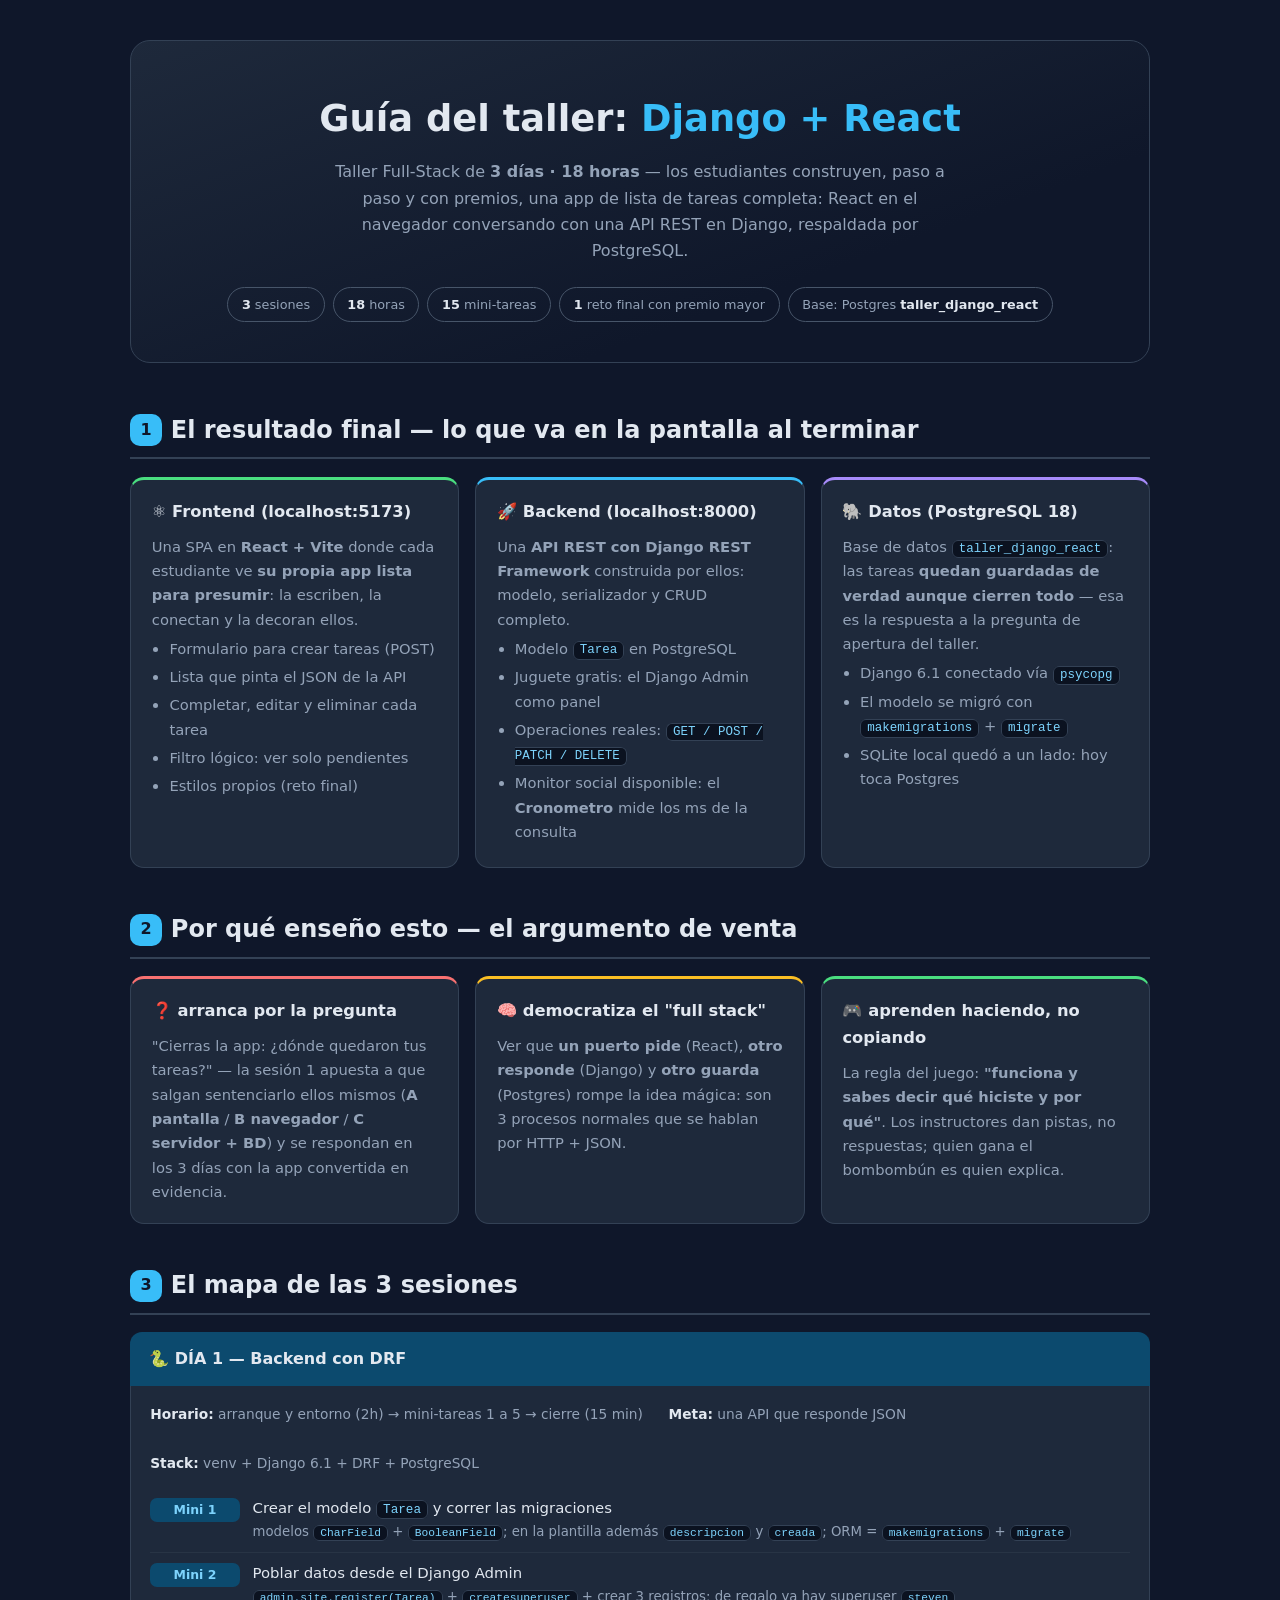
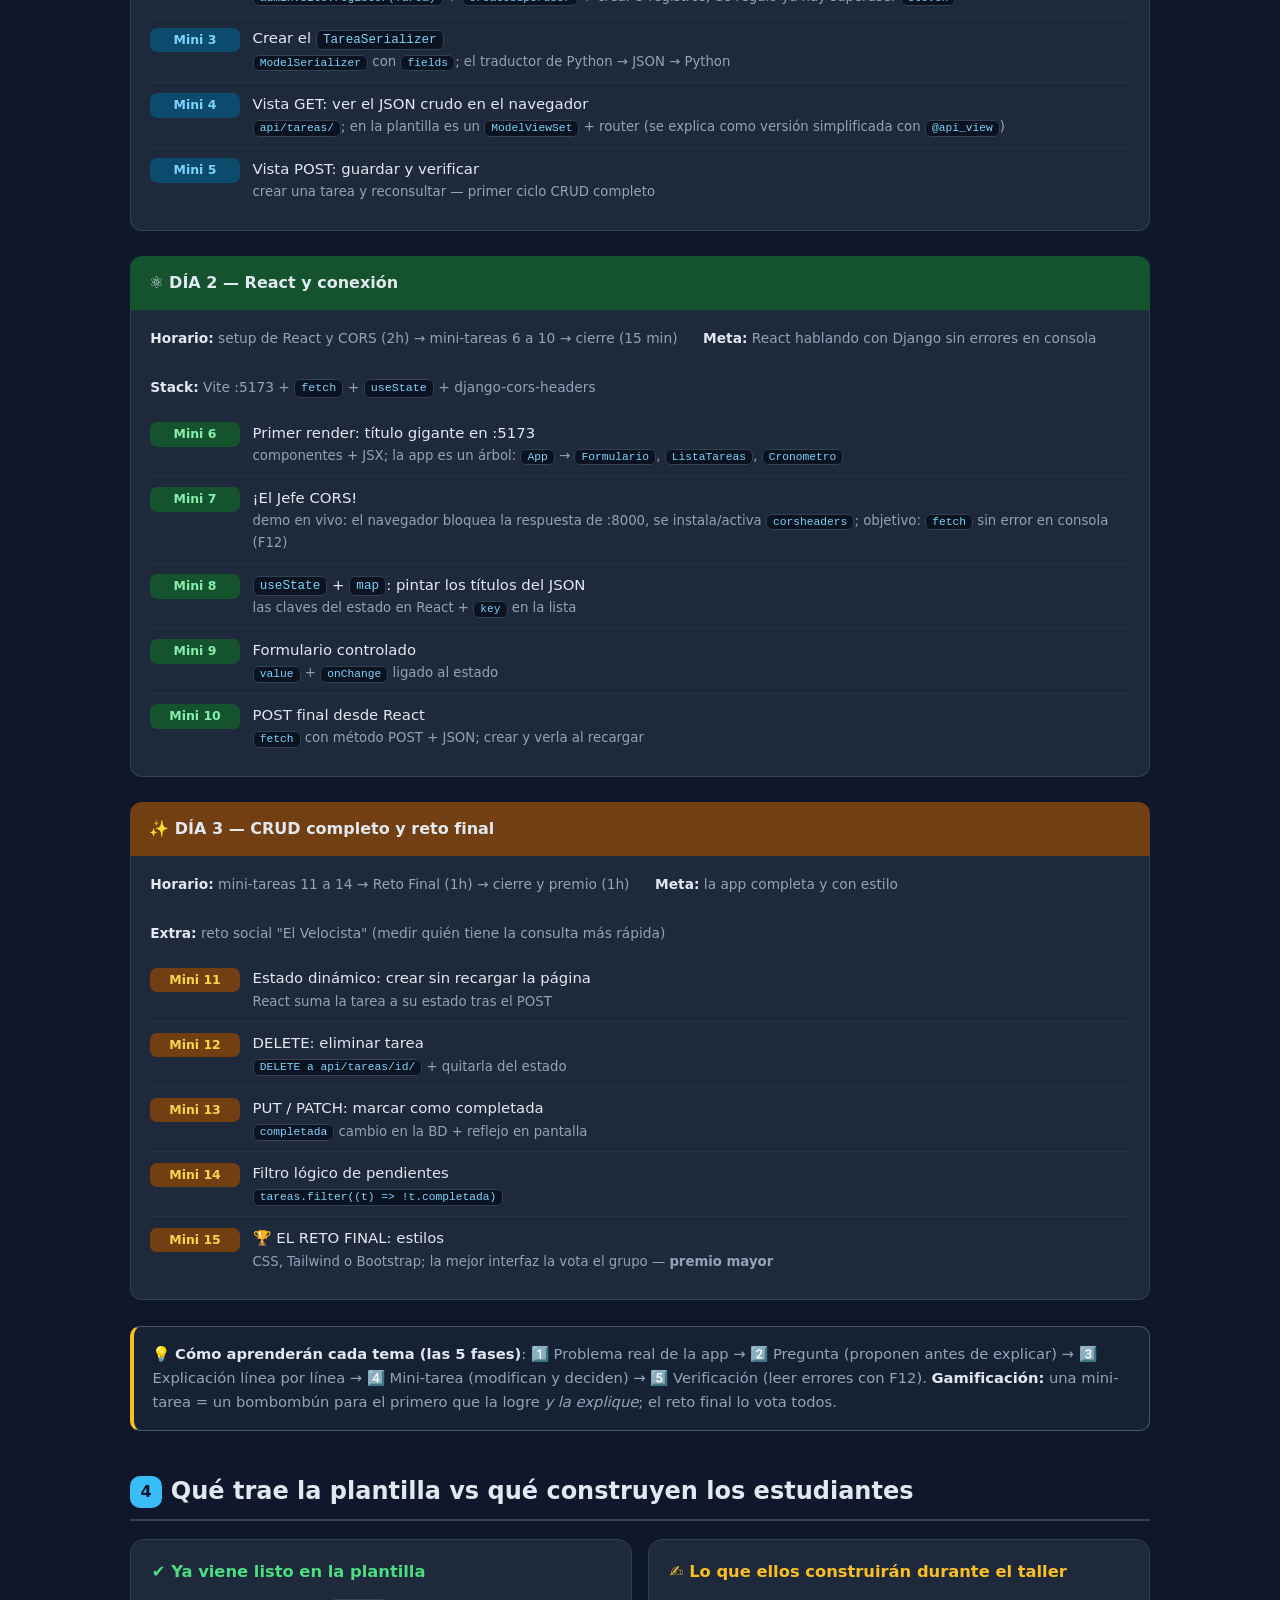
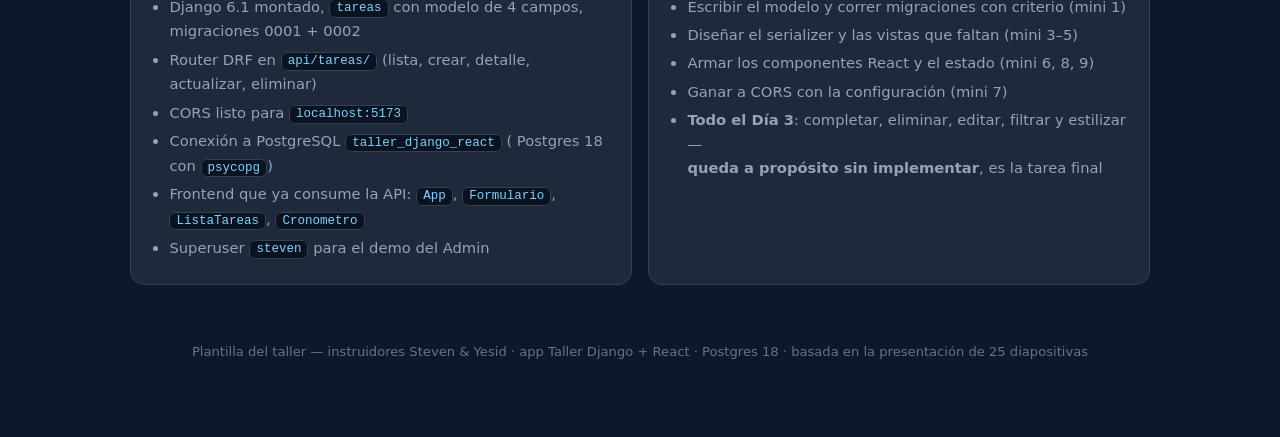
==== resumen-taller.html @ e779b671 "feat(panel): plantilla v2 multi-modulos sobre PostgreSQL - Backend: migrado de SQLite a PostgreSQL 1" ====
<!DOCTYPE html>
<html lang="es">
<head>
<meta charset="UTF-8">
<meta name="viewport" content="width=device-width, initial-scale=1.0">
<title>Taller Django + React — Qué vas a enseñar y por qué</title>
<style>
  :root {
    --fondo: #0f172a;
    --panel: #1e293b;
    --panel2: #162234;
    --texto: #e2e8f0;
    --suave: #94a3b8;
    --backend: #38bdf8;
    --frontend: #4ade80;
    --dia3: #fbbf24;
    --rojo: #f87171;
    --violeta: #a78bfa;
  }
  * { margin: 0; padding: 0; box-sizing: border-box; }
  body {
    font-family: 'Segoe UI', system-ui, -apple-system, sans-serif;
    background: var(--fondo);
    color: var(--texto);
    line-height: 1.65;
    padding: 2.5rem 1rem 5rem;
  }
  .contenedor { max-width: 1020px; margin: 0 auto; }
  header.hero {
    text-align: center;
    padding: 3rem 1.5rem 2.5rem;
    border: 1px solid #334155;
    border-radius: 20px;
    background: linear-gradient(160deg, #1e293b 0%, #0f172a 70%);
    margin-bottom: 3rem;
  }
  header.hero h1 { font-size: 2.3rem; margin-bottom: .6rem; }
  header.hero h1 .glow { color: var(--backend); }
  header.hero p { color: var(--suave); max-width: 640px; margin: 0 auto; }
  .chips { display: flex; flex-wrap: wrap; gap: .5rem; justify-content: center; margin-top: 1.4rem; }
  .chip {
    font-size: .8rem; padding: .35rem .85rem; border-radius: 999px;
    border: 1px solid #475569; color: var(--suave);
  }
  .chip b { color: var(--texto); font-weight: 600; }
  h2 {
    font-size: 1.5rem; margin: 2.6rem 0 1.1rem; padding-bottom: .45rem;
    border-bottom: 2px solid #334155; display: flex; align-items: center; gap: .55rem;
  }
  h2 .num {
    display: inline-flex; align-items: center; justify-content: center;
    width: 2rem; height: 2rem; border-radius: 10px; background: var(--backend);
    color: #0f172a; font-size: 1rem; flex-shrink: 0;
  }
  section { margin-bottom: 1rem; }
  .tarjetas { display: grid; grid-template-columns: repeat(auto-fit, minmax(280px, 1fr)); gap: 1rem; }
  .tarjeta {
    background: var(--panel); border: 1px solid #334155; border-radius: 14px;
    padding: 1.2rem 1.3rem;
  }
  .tarjeta h3 { font-size: 1.02rem; margin-bottom: .55rem; }
  .tarjeta p, .tarjeta li { color: var(--suave); font-size: .92rem; }
  .tarjeta ul { padding-left: 1.1rem; margin-top: .3rem; }
  .tarjeta li { margin-bottom: .25rem; }
  .t-backend { border-top: 3px solid var(--backend); }
  .t-frontend { border-top: 3px solid var(--frontend); }
  .t-bd { border-top: 3px solid var(--violeta); }
  .t-premio { border-top: 3px solid var(--dia3); }
  .t-rosa { border-top: 3px solid var(--rojo); }
  code {
    background: #0b1220; border: 1px solid #334155; border-radius: 6px;
    padding: .08rem .38rem; font-size: .85em; color: #7dd3fc;
    font-family: Consolas, 'Cascadia Code', monospace;
  }
  table { width: 100%; border-collapse: collapse; background: var(--panel); border-radius: 14px; overflow: hidden; border: 1px solid #334155; }
  th, td { padding: .7rem .95rem; text-align: left; font-size: .9rem; }
  thead th { background: #273449; color: var(--texto); font-weight: 600; }
  tbody tr { border-top: 1px solid #283445; }
  tbody tr:hover { background: #223047; }
  td .badge {
    display: inline-block; min-width: 2.1rem; text-align: center;
    font-weight: 700; font-size: .8rem; padding: .15rem .5rem; border-radius: 8px;
  }
  .b1 { background: #0c4a6e; color: #7dd3fc; }
  .b2 { background: #14532d; color: #86efac; }
  .b3 { background: #713f12; color: #fcd34d; }
  .dia { margin-bottom: 1.6rem; }
  .dia-cabecera {
    display: flex; align-items: center; gap: .8rem; flex-wrap: wrap;
    padding: .85rem 1.2rem; border-radius: 12px 12px 0 0; font-weight: 600;
  }
  .dia1 > .dia-cabecera { background: #0c4a6e; }
  .dia2 > .dia-cabecera { background: #14532d; }
  .dia3 > .dia-cabecera { background: #713f12; }
  .dia-cuerpo { background: var(--panel); border: 1px solid #334155; border-top: 0; border-radius: 0 0 12px 12px; padding: 1.1rem 1.2rem; }
  .dia-info { display: flex; gap: 1.6rem; flex-wrap: wrap; color: var(--suave); font-size: .86rem; margin-bottom: .8rem; }
  .dia-info strong { color: var(--texto); }
  .lista-tareas { list-style: none; }
  .lista-tareas li {
    display: flex; gap: .8rem; align-items: flex-start;
    padding: .55rem 0; border-top: 1px solid #283445; font-size: .93rem;
  }
  .lista-tareas li:first-child { border-top: 0; }
  .lista-tareas .mini {
    flex-shrink: 0; font-weight: 700; font-size: .78rem; width: 5.6rem;
    padding: .12rem .4rem; border-radius: 7px; text-align: center; margin-top: .1rem;
  }
  .mini-1 { background: #0c4a6e; color: #7dd3fc; }
  .mini-2 { background: #14532d; color: #86efac; }
  .mini-3 { background: #713f12; color: #fcd34d; }
  .lista-tareas .desc { color: var(--texto); }
  .lista-tareas .desc small { display: block; color: var(--suave); font-size: .83rem; }
  .callout {
    background: var(--panel2); border: 1px solid #475569; border-left: 4px solid var(--dia3);
    border-radius: 10px; padding: .95rem 1.15rem; margin-top: 1.2rem; font-size: .92rem; color: var(--suave);
  }
  .callout strong { color: var(--texto); }
  .grid-check { display: grid; grid-template-columns: repeat(auto-fit, minmax(300px, 1fr)); gap: 1rem; }
  .check-verde { color: var(--frontend); font-weight: 700; }
  .check-naranja { color: var(--dia3); font-weight: 700; }
  footer { text-align: center; color: #64748b; font-size: .82rem; margin-top: 3.5rem; }
  @media (max-width: 640px) {
    header.hero h1 { font-size: 1.6rem; }
    .dia-info { gap: .8rem; }
    table, thead, tbody, tr { display: block; }
    thead { display: none; }
    tbody tr { border-radius: 10px; margin-bottom: .6rem; border: 1px solid #283445; }
    td { display: flex; justify-content: space-between; gap: 1rem; }
  }
</style>
</head>
<body>
<div class="contenedor">

  <header class="hero">
    <h1>Guía del taller: <span class="glow">Django + React</span></h1>
    <p>Taller Full-Stack de <b>3 días · 18 horas</b> — los estudiantes construyen, paso a paso y con premios, una app de lista de tareas completa: React en el navegador conversando con una API REST en Django, respaldada por PostgreSQL.</p>
    <div class="chips">
      <span class="chip"><b>3</b> sesiones</span>
      <span class="chip"><b>18</b> horas</span>
      <span class="chip"><b>15</b> mini-tareas</span>
      <span class="chip"><b>1</b> reto final con premio mayor</span>
      <span class="chip">Base: Postgres <b>taller_django_react</b></span>
    </div>
  </header>

  <section>
    <h2><span class="num">1</span> El resultado final — lo que va en la pantalla al terminar</h2>
    <div class="tarjetas">
      <div class="tarjeta t-frontend">
        <h3>⚛️ Frontend (localhost:5173)</h3>
        <p>Una SPA en <b>React + Vite</b> donde cada estudiante ve <b>su propia app lista para presumir</b>: la escriben, la conectan y la decoran ellos.</p>
        <ul>
          <li>Formulario para crear tareas (POST)</li>
          <li>Lista que pinta el JSON de la API</li>
          <li>Completar, editar y eliminar cada tarea</li>
          <li>Filtro lógico: ver solo pendientes</li>
          <li>Estilos propios (reto final)</li>
        </ul>
      </div>
      <div class="tarjeta t-backend">
        <h3>🚀 Backend (localhost:8000)</h3>
        <p>Una <b>API REST con Django REST Framework</b> construida por ellos: modelo, serializador y CRUD completo.</p>
        <ul>
          <li>Modelo <code>Tarea</code> en PostgreSQL</li>
          <li>Juguete gratis: el Django Admin como panel</li>
          <li>Operaciones reales: <code>GET / POST / PATCH / DELETE</code></li>
          <li>Monitor social disponible: el <b>Cronometro</b> mide los ms de la consulta</li>
        </ul>
      </div>
      <div class="tarjeta t-bd">
        <h3>🐘 Datos (PostgreSQL 18)</h3>
        <p>Base de datos <code>taller_django_react</code>: las tareas <b>quedan guardadas de verdad aunque cierren todo</b> — esa es la respuesta a la pregunta de apertura del taller.</p>
        <ul>
          <li>Django 6.1 conectado vía <code>psycopg</code></li>
          <li>El modelo se migró con <code>makemigrations</code> + <code>migrate</code></li>
          <li>SQLite local quedó a un lado: hoy toca Postgres</li>
        </ul>
      </div>
    </div>
  </section>

  <section>
    <h2><span class="num">2</span> Por qué enseño esto — el argumento de venta</h2>
    <div class="tarjetas">
      <div class="tarjeta t-rosa">
        <h3>❓ arranca por la pregunta</h3>
        <p>"Cierras la app: ¿dónde quedaron tus tareas?" — la sesión 1 apuesta a que salgan sentenciarlo ellos mismos (<b>A pantalla</b> / <b>B navegador</b> / <b>C servidor + BD</b>) y se respondan en los 3 días con la app convertida en evidencia.</p>
      </div>
      <div class="tarjeta t-premio">
        <h3>🧠 democratiza el "full stack"</h3>
        <p>Ver que <b>un puerto pide</b> (React), <b>otro responde</b> (Django) y <b>otro guarda</b> (Postgres) rompe la idea mágica: son 3 procesos normales que se hablan por HTTP + JSON.</p>
      </div>
      <div class="tarjeta t-frontend">
        <h3>🎮 aprenden haciendo, no copiando</h3>
        <p>La regla del juego: <b>"funciona y sabes decir qué hiciste y por qué"</b>. Los instructores dan pistas, no respuestas; quien gana el bombombún es quien explica.</p>
      </div>
    </div>
  </section>

  <section>
    <h2><span class="num">3</span> El mapa de las 3 sesiones</h2>
    <div class="dia dia1">
      <div class="dia-cabecera"><span>🐍 DÍA 1 — Backend con DRF</span></div>
      <div class="dia-cuerpo">
        <div class="dia-info">
          <span><strong>Horario:</strong> arranque y entorno (2h) → mini-tareas 1 a 5 → cierre (15 min)</span>
          <span><strong>Meta:</strong> una API que responde JSON</span>
          <span><strong>Stack:</strong> venv + Django 6.1 + DRF + PostgreSQL</span>
        </div>
        <ul class="lista-tareas">
          <li><span class="mini mini-1">Mini 1</span><span class="desc">Crear el modelo <code>Tarea</code> y correr las migraciones<small>modelos <code>CharField</code> + <code>BooleanField</code>; en la plantilla además <code>descripcion</code> y <code>creada</code>; ORM = <code>makemigrations</code> + <code>migrate</code></small></span></li>
          <li><span class="mini mini-1">Mini 2</span><span class="desc">Poblar datos desde el Django Admin<small><code>admin.site.register(Tarea)</code> + <code>createsuperuser</code> + crear 3 registros; de regalo ya hay superuser <code>steven</code></small></span></li>
          <li><span class="mini mini-1">Mini 3</span><span class="desc">Crear el <code>TareaSerializer</code><small><code>ModelSerializer</code> con <code>fields</code>; el traductor de Python → JSON → Python</small></span></li>
          <li><span class="mini mini-1">Mini 4</span><span class="desc">Vista GET: ver el JSON crudo en el navegador<small><code>api/tareas/</code>; en la plantilla es un <code>ModelViewSet</code> + router (se explica como versión simplificada con <code>@api_view</code>)</small></span></li>
          <li><span class="mini mini-1">Mini 5</span><span class="desc">Vista POST: guardar y verificar<small>crear una tarea y reconsultar — primer ciclo CRUD completo</small></span></li>
        </ul>
      </div>
    </div>

    <div class="dia dia2">
      <div class="dia-cabecera"><span>⚛️ DÍA 2 — React y conexión</span></div>
      <div class="dia-cuerpo">
        <div class="dia-info">
          <span><strong>Horario:</strong> setup de React y CORS (2h) → mini-tareas 6 a 10 → cierre (15 min)</span>
          <span><strong>Meta:</strong> React hablando con Django sin errores en consola</span>
          <span><strong>Stack:</strong> Vite :5173 + <code>fetch</code> + <code>useState</code> + django-cors-headers</span>
        </div>
        <ul class="lista-tareas">
          <li><span class="mini mini-2">Mini 6</span><span class="desc">Primer render: título gigante en :5173<small>componentes + JSX; la app es un árbol: <code>App</code> → <code>Formulario</code>, <code>ListaTareas</code>, <code>Cronometro</code></small></span></li>
          <li><span class="mini mini-2">Mini 7</span><span class="desc">¡El Jefe CORS!<small>demo en vivo: el navegador bloquea la respuesta de :8000, se instala/activa <code>corsheaders</code>; objetivo: <code>fetch</code> sin error en consola (F12)</small></span></li>
          <li><span class="mini mini-2">Mini 8</span><span class="desc"><code>useState</code> + <code>map</code>: pintar los títulos del JSON<small>las claves del estado en React + <code>key</code> en la lista</small></span></li>
          <li><span class="mini mini-2">Mini 9</span><span class="desc">Formulario controlado<small><code>value</code> + <code>onChange</code> ligado al estado</small></span></li>
          <li><span class="mini mini-2">Mini 10</span><span class="desc">POST final desde React<small><code>fetch</code> con método POST + JSON; crear y verla al recargar</small></span></li>
        </ul>
      </div>
    </div>

    <div class="dia dia3">
      <div class="dia-cabecera"><span>✨ DÍA 3 — CRUD completo y reto final</span></div>
      <div class="dia-cuerpo">
        <div class="dia-info">
          <span><strong>Horario:</strong> mini-tareas 11 a 14 → Reto Final (1h) → cierre y premio (1h)</span>
          <span><strong>Meta:</strong> la app completa y con estilo</span>
          <span><strong>Extra:</strong> reto social "El Velocista" (medir quién tiene la consulta más rápida)</span>
        </div>
        <ul class="lista-tareas">
          <li><span class="mini mini-3">Mini 11</span><span class="desc">Estado dinámico: crear sin recargar la página<small>React suma la tarea a su estado tras el POST</small></span></li>
          <li><span class="mini mini-3">Mini 12</span><span class="desc">DELETE: eliminar tarea<small><code>DELETE a api/tareas/id/</code> + quitarla del estado</small></span></li>
          <li><span class="mini mini-3">Mini 13</span><span class="desc">PUT / PATCH: marcar como completada<small><code>completada</code> cambio en la BD + reflejo en pantalla</small></span></li>
          <li><span class="mini mini-3">Mini 14</span><span class="desc">Filtro lógico de pendientes<small><code>tareas.filter((t) =&gt; !t.completada)</code></small></span></li>
          <li><span class="mini mini-3">Mini 15</span><span class="desc">🏆 EL RETO FINAL: estilos<small>CSS, Tailwind o Bootstrap; la mejor interfaz la vota el grupo — <b>premio mayor</b></small></span></li>
        </ul>
      </div>
    </div>

    <div class="callout">
      💡 <strong>Cómo aprenderán cada tema (las 5 fases)</strong>: 1️⃣ Problema real de la app → 2️⃣ Pregunta (proponen antes de explicar) → 3️⃣ Explicación línea por línea → 4️⃣ Mini-tarea (modifican y deciden) → 5️⃣ Verificación (leer errores con F12). <strong>Gamificación:</strong> una mini-tarea = un bombombún para el primero que la logre <em>y la explique</em>; el reto final lo vota todos.
    </div>
  </section>

  <section>
    <h2><span class="num">4</span> Qué trae la plantilla vs qué construyen los estudiantes</h2>
    <div class="grid-check">
      <div class="tarjeta">
        <h3 class="check-verde">✔ Ya viene listo en la plantilla</h3>
        <ul>
          <li>Django 6.1 montado, <code>tareas</code> con modelo de 4 campos, migraciones 0001 + 0002</li>
          <li>Router DRF en <code>api/tareas/</code> (lista, crear, detalle, actualizar, eliminar)</li>
          <li>CORS listo para <code>localhost:5173</code></li>
          <li>Conexión a PostgreSQL <code>taller_django_react</code> ( Postgres 18 con <code>psycopg</code>)</li>
          <li>Frontend que ya consume la API: <code>App</code>, <code>Formulario</code>, <code>ListaTareas</code>, <code>Cronometro</code></li>
          <li>Superuser <code>steven</code> para el demo del Admin</li>
        </ul>
      </div>
      <div class="tarjeta">
        <h3 class="check-naranja">✍️ Lo que ellos construirán durante el taller</h3>
        <ul>
          <li>Escribir el modelo y correr migraciones con criterio (mini 1)</li>
          <li>Diseñar el serializer y las vistas que faltan (mini 3–5)</li>
          <li>Armar los componentes React y el estado (mini 6, 8, 9)</li>
          <li>Ganar a CORS con la configuración (mini 7)</li>
          <li><b>Todo el Día 3</b>: completar, eliminar, editar, filtrar y estilizar —<br><b>queda a propósito sin implementar</b>, es la tarea final</li>
        </ul>
      </div>
    </div>
  </section>

  <footer>
    Plantilla del taller — instruidores Steven & Yesid · app Taller Django + React · Postgres 18 · basada en la presentación de 25 diapositivas
  </footer>
</div>
</body>
</html>
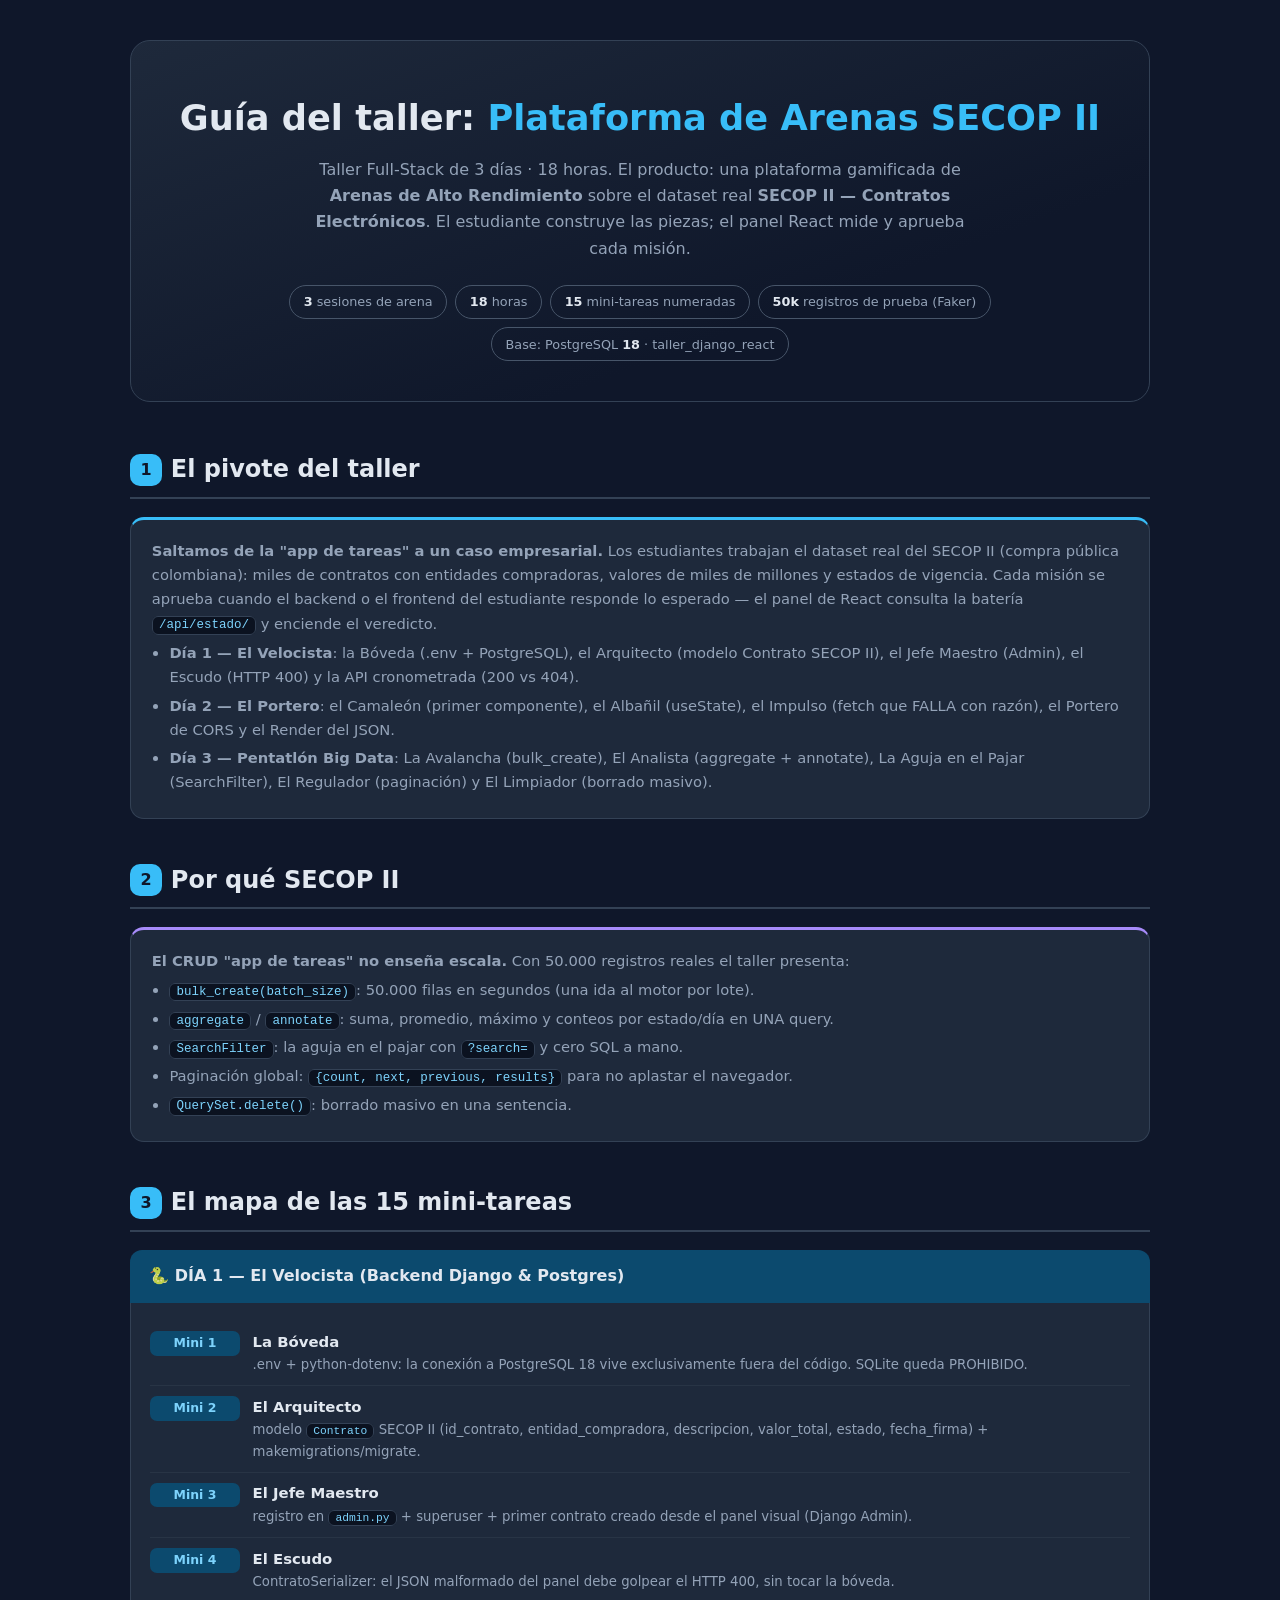
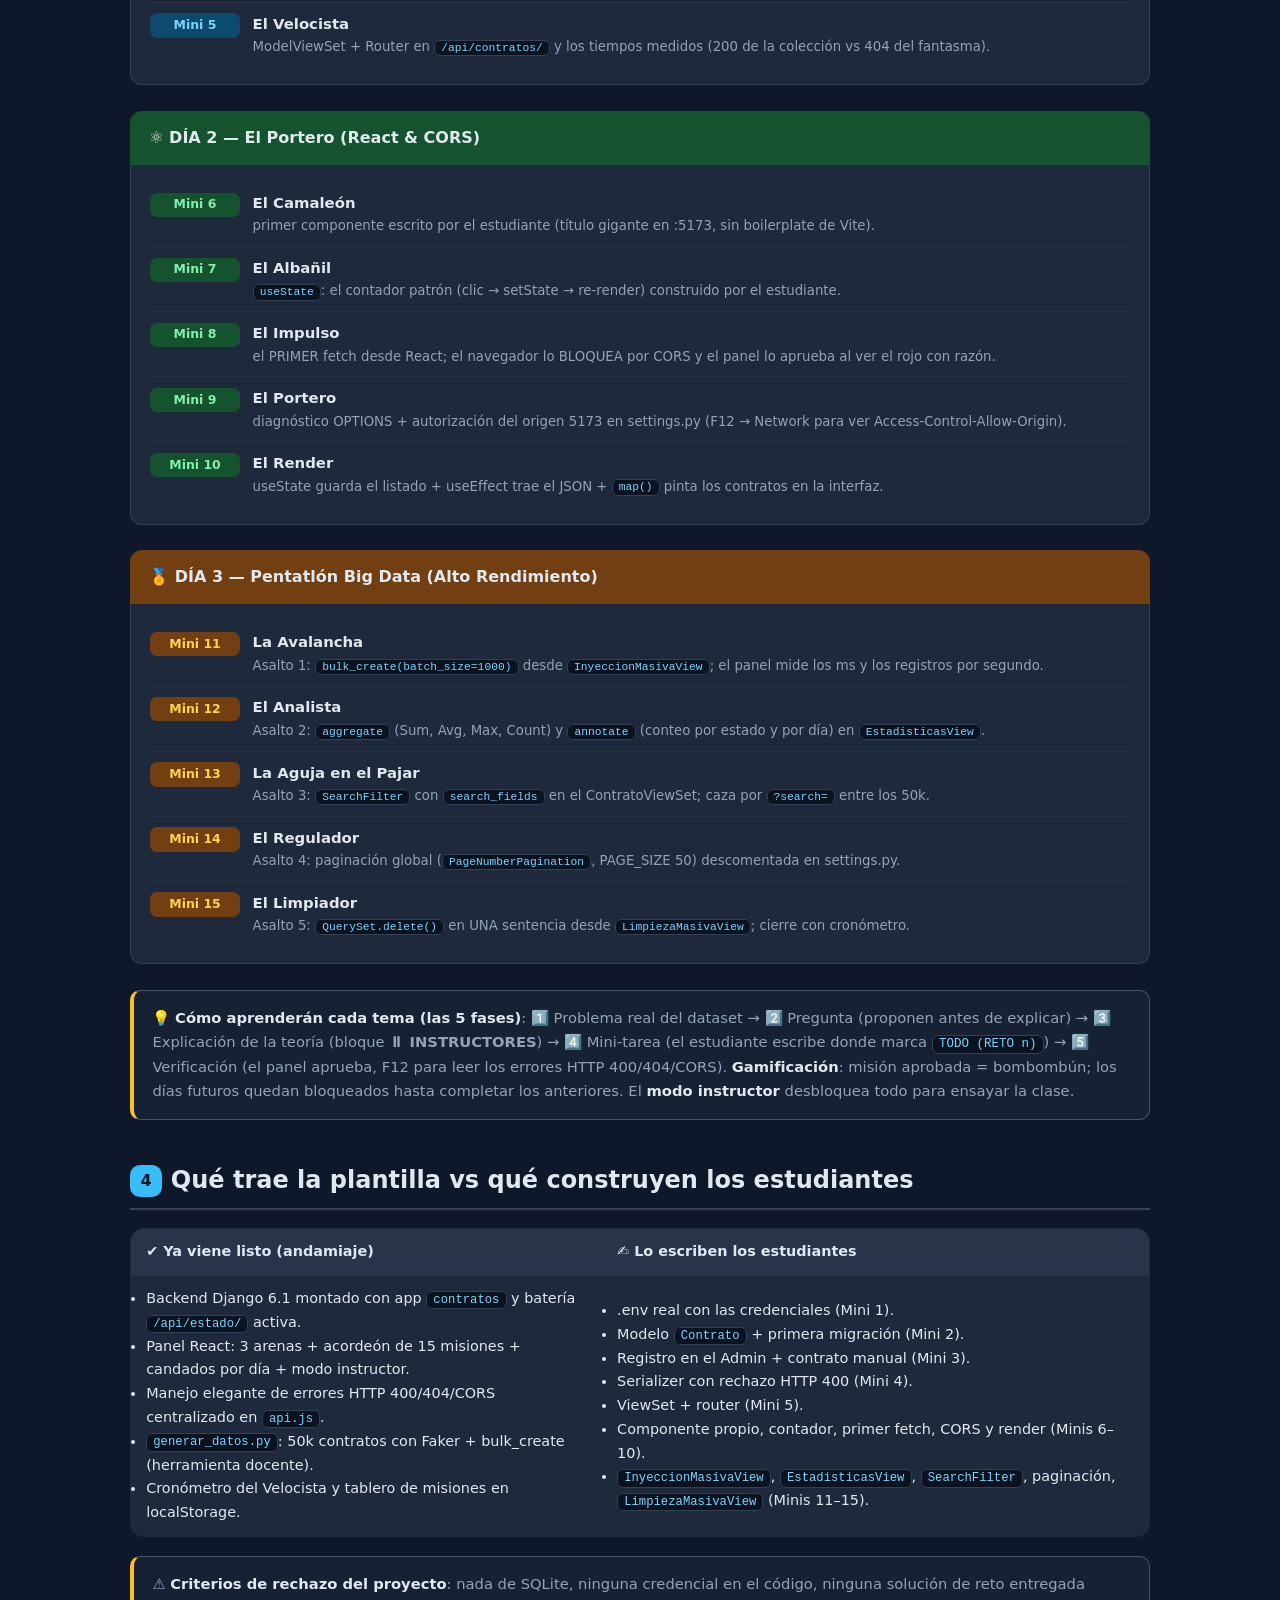
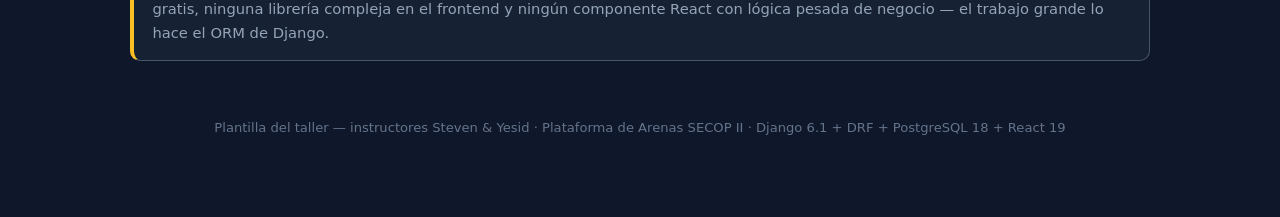
==== commit 7a9defe2: "Docs: actualización radical del README y resumen del taller al pivote SECOP II - README reescrito al" ====
--- a/resumen-taller.html
+++ b/resumen-taller.html
@@ -1,294 +1,239 @@
-<!DOCTYPE html>
+﻿<!DOCTYPE html>
 <html lang="es">
 <head>
 <meta charset="UTF-8">
 <meta name="viewport" content="width=device-width, initial-scale=1.0">
-<title>Taller Django + React — Qué vas a enseñar y por qué</title>
+<title>Guía del taller: Plataforma de Arenas SECOP II</title>
 <style>
-  :root {
-    --fondo: #0f172a;
-    --panel: #1e293b;
-    --panel2: #162234;
-    --texto: #e2e8f0;
-    --suave: #94a3b8;
-    --backend: #38bdf8;
-    --frontend: #4ade80;
-    --dia3: #fbbf24;
-    --rojo: #f87171;
-    --violeta: #a78bfa;
-  }
-  * { margin: 0; padding: 0; box-sizing: border-box; }
-  body {
-    font-family: 'Segoe UI', system-ui, -apple-system, sans-serif;
-    background: var(--fondo);
-    color: var(--texto);
-    line-height: 1.65;
-    padding: 2.5rem 1rem 5rem;
-  }
-  .contenedor { max-width: 1020px; margin: 0 auto; }
-  header.hero {
-    text-align: center;
-    padding: 3rem 1.5rem 2.5rem;
-    border: 1px solid #334155;
-    border-radius: 20px;
-    background: linear-gradient(160deg, #1e293b 0%, #0f172a 70%);
-    margin-bottom: 3rem;
-  }
-  header.hero h1 { font-size: 2.3rem; margin-bottom: .6rem; }
-  header.hero h1 .glow { color: var(--backend); }
-  header.hero p { color: var(--suave); max-width: 640px; margin: 0 auto; }
-  .chips { display: flex; flex-wrap: wrap; gap: .5rem; justify-content: center; margin-top: 1.4rem; }
-  .chip {
-    font-size: .8rem; padding: .35rem .85rem; border-radius: 999px;
-    border: 1px solid #475569; color: var(--suave);
-  }
-  .chip b { color: var(--texto); font-weight: 600; }
-  h2 {
-    font-size: 1.5rem; margin: 2.6rem 0 1.1rem; padding-bottom: .45rem;
-    border-bottom: 2px solid #334155; display: flex; align-items: center; gap: .55rem;
-  }
-  h2 .num {
-    display: inline-flex; align-items: center; justify-content: center;
-    width: 2rem; height: 2rem; border-radius: 10px; background: var(--backend);
-    color: #0f172a; font-size: 1rem; flex-shrink: 0;
-  }
-  section { margin-bottom: 1rem; }
-  .tarjetas { display: grid; grid-template-columns: repeat(auto-fit, minmax(280px, 1fr)); gap: 1rem; }
-  .tarjeta {
-    background: var(--panel); border: 1px solid #334155; border-radius: 14px;
-    padding: 1.2rem 1.3rem;
-  }
-  .tarjeta h3 { font-size: 1.02rem; margin-bottom: .55rem; }
-  .tarjeta p, .tarjeta li { color: var(--suave); font-size: .92rem; }
-  .tarjeta ul { padding-left: 1.1rem; margin-top: .3rem; }
-  .tarjeta li { margin-bottom: .25rem; }
-  .t-backend { border-top: 3px solid var(--backend); }
-  .t-frontend { border-top: 3px solid var(--frontend); }
-  .t-bd { border-top: 3px solid var(--violeta); }
-  .t-premio { border-top: 3px solid var(--dia3); }
-  .t-rosa { border-top: 3px solid var(--rojo); }
-  code {
-    background: #0b1220; border: 1px solid #334155; border-radius: 6px;
-    padding: .08rem .38rem; font-size: .85em; color: #7dd3fc;
-    font-family: Consolas, 'Cascadia Code', monospace;
-  }
-  table { width: 100%; border-collapse: collapse; background: var(--panel); border-radius: 14px; overflow: hidden; border: 1px solid #334155; }
-  th, td { padding: .7rem .95rem; text-align: left; font-size: .9rem; }
-  thead th { background: #273449; color: var(--texto); font-weight: 600; }
-  tbody tr { border-top: 1px solid #283445; }
-  tbody tr:hover { background: #223047; }
-  td .badge {
-    display: inline-block; min-width: 2.1rem; text-align: center;
-    font-weight: 700; font-size: .8rem; padding: .15rem .5rem; border-radius: 8px;
-  }
-  .b1 { background: #0c4a6e; color: #7dd3fc; }
-  .b2 { background: #14532d; color: #86efac; }
-  .b3 { background: #713f12; color: #fcd34d; }
-  .dia { margin-bottom: 1.6rem; }
-  .dia-cabecera {
-    display: flex; align-items: center; gap: .8rem; flex-wrap: wrap;
-    padding: .85rem 1.2rem; border-radius: 12px 12px 0 0; font-weight: 600;
-  }
-  .dia1 > .dia-cabecera { background: #0c4a6e; }
-  .dia2 > .dia-cabecera { background: #14532d; }
-  .dia3 > .dia-cabecera { background: #713f12; }
-  .dia-cuerpo { background: var(--panel); border: 1px solid #334155; border-top: 0; border-radius: 0 0 12px 12px; padding: 1.1rem 1.2rem; }
-  .dia-info { display: flex; gap: 1.6rem; flex-wrap: wrap; color: var(--suave); font-size: .86rem; margin-bottom: .8rem; }
-  .dia-info strong { color: var(--texto); }
-  .lista-tareas { list-style: none; }
-  .lista-tareas li {
-    display: flex; gap: .8rem; align-items: flex-start;
-    padding: .55rem 0; border-top: 1px solid #283445; font-size: .93rem;
-  }
-  .lista-tareas li:first-child { border-top: 0; }
-  .lista-tareas .mini {
-    flex-shrink: 0; font-weight: 700; font-size: .78rem; width: 5.6rem;
-    padding: .12rem .4rem; border-radius: 7px; text-align: center; margin-top: .1rem;
-  }
-  .mini-1 { background: #0c4a6e; color: #7dd3fc; }
-  .mini-2 { background: #14532d; color: #86efac; }
-  .mini-3 { background: #713f12; color: #fcd34d; }
-  .lista-tareas .desc { color: var(--texto); }
-  .lista-tareas .desc small { display: block; color: var(--suave); font-size: .83rem; }
-  .callout {
-    background: var(--panel2); border: 1px solid #475569; border-left: 4px solid var(--dia3);
-    border-radius: 10px; padding: .95rem 1.15rem; margin-top: 1.2rem; font-size: .92rem; color: var(--suave);
-  }
-  .callout strong { color: var(--texto); }
-  .grid-check { display: grid; grid-template-columns: repeat(auto-fit, minmax(300px, 1fr)); gap: 1rem; }
-  .check-verde { color: var(--frontend); font-weight: 700; }
-  .check-naranja { color: var(--dia3); font-weight: 700; }
-  footer { text-align: center; color: #64748b; font-size: .82rem; margin-top: 3.5rem; }
-  @media (max-width: 640px) {
-    header.hero h1 { font-size: 1.6rem; }
-    .dia-info { gap: .8rem; }
-    table, thead, tbody, tr { display: block; }
-    thead { display: none; }
-    tbody tr { border-radius: 10px; margin-bottom: .6rem; border: 1px solid #283445; }
-    td { display: flex; justify-content: space-between; gap: 1rem; }
-  }
+:root {
+  --fondo: #0f172a;
+  --panel: #1e293b;
+  --panel2: #162234;
+  --texto: #e2e8f0;
+  --suave: #94a3b8;
+  --backend: #38bdf8;
+  --frontend: #4ade80;
+  --dia3: #fbbf24;
+  --rojo: #f87171;
+  --violeta: #a78bfa;
+}
+* { margin: 0; padding: 0; box-sizing: border-box; }
+body {
+  font-family: 'Segoe UI', system-ui, -apple-system, sans-serif;
+  background: var(--fondo);
+  color: var(--texto);
+  line-height: 1.65;
+  padding: 2.5rem 1rem 5rem;
+}
+.contenedor { max-width: 1020px; margin: 0 auto; }
+header.hero {
+  text-align: center;
+  padding: 3rem 1.5rem 2.5rem;
+  border: 1px solid #334155;
+  border-radius: 20px;
+  background: linear-gradient(160deg, #1e293b 0%, #0f172a 70%);
+  margin-bottom: 3rem;
+}
+header.hero h1 { font-size: 2.2rem; margin-bottom: .6rem; }
+header.hero h1 .glow { color: var(--backend); }
+header.hero p { color: var(--suave); max-width: 680px; margin: 0 auto; }
+.chips { display: flex; flex-wrap: wrap; gap: .5rem; justify-content: center; margin-top: 1.4rem; }
+.chip {
+  font-size: .8rem; padding: .35rem .85rem; border-radius: 999px;
+  border: 1px solid #475569; color: var(--suave); text-align: center;
+}
+.chip b { color: var(--texto); font-weight: 600; }
+h2 {
+  font-size: 1.5rem; margin: 2.6rem 0 1.1rem; padding-bottom: .45rem;
+  border-bottom: 2px solid #334155; display: flex; align-items: center; gap: .55rem;
+}
+h2 .num {
+  display: inline-flex; align-items: center; justify-content: center;
+  width: 2rem; height: 2rem; border-radius: 10px; background: var(--backend);
+  color: #0f172a; font-size: 1rem; flex-shrink: 0;
+}
+.tarjeta { background: var(--panel); border: 1px solid #334155; border-radius: 14px; padding: 1.2rem 1.3rem; }
+.tarjeta p, .tarjeta li { color: var(--suave); font-size: .92rem; }
+.tarjeta ul { padding-left: 1.1rem; margin-top: .3rem; }
+.tarjeta li { margin-bottom: .25rem; }
+.t-backend { border-top: 3px solid var(--backend); }
+.t-frontend { border-top: 3px solid var(--frontend); }
+.t-bd { border-top: 3px solid var(--violeta); }
+.t-premio { border-top: 3px solid var(--dia3); }
+table {
+  width: 100%; border-collapse: collapse; background: var(--panel);
+  border-radius: 14px; overflow: hidden; border: 1px solid #334155;
+}
+th, td { padding: .7rem .95rem; text-align: left; font-size: .9rem; }
+thead th { background: #273449; color: var(--texto); font-weight: 600; }
+tbody tr { border-top: 1px solid #283445; }
+tbody tr:hover { background: #223047; }
+code {
+  background: #0b1220; border: 1px solid #334155; border-radius: 6px;
+  padding: .08rem .38rem; font-size: .85em; color: #7dd3fc;
+  font-family: Consolas, 'Cascadia Code', monospace;
+}
+.dia { margin-bottom: 1.6rem; }
+.dia-cabecera { display: flex; align-items: center; gap: .8rem; flex-wrap: wrap; padding: .85rem 1.2rem; border-radius: 12px 12px 0 0; font-weight: 600; }
+.dia1 > .dia-cabecera { background: #0c4a6e; }
+.dia2 > .dia-cabecera { background: #14532d; }
+.dia3 > .dia-cabecera { background: #713f12; }
+.dia-cuerpo { background: var(--panel); border: 1px solid #334155; border-top: 0; border-radius: 0 0 12px 12px; padding: 1.1rem 1.2rem; }
+.lista-minis { list-style: none; }
+.lista-minis li { display: flex; gap: .8rem; align-items: flex-start; padding: .55rem 0; border-top: 1px solid #283445; font-size: .93rem; }
+.lista-minis li:first-child { border-top: 0; }
+.lista-minis .mini {
+  flex-shrink: 0; font-weight: 700; font-size: .78rem; width: 5.6rem;
+  padding: .12rem .4rem; border-radius: 7px; text-align: center; margin-top: .1rem;
+}
+.lista-minis .desc { color: var(--texto); }
+.lista-minis .desc small { display: block; color: var(--suave); font-size: .83rem; }
+.mini-1 { background: #0c4a6e; color: #7dd3fc; }
+.mini-2 { background: #14532d; color: #86efac; }
+.mini-3 { background: #713f12; color: #fcd34d; }
+.callout {
+  background: var(--panel2); border: 1px solid #475569; border-left: 4px solid var(--dia3);
+  border-radius: 10px; padding: .95rem 1.15rem; margin-top: 1.2rem; font-size: .92rem; color: var(--suave);
+}
+.callout strong { color: var(--texto); }
+footer { text-align: center; color: #64748b; font-size: .82rem; margin-top: 3.5rem; }
 </style>
 </head>
 <body>
 <div class="contenedor">
 
-  <header class="hero">
-    <h1>Guía del taller: <span class="glow">Django + React</span></h1>
-    <p>Taller Full-Stack de <b>3 días · 18 horas</b> — los estudiantes construyen, paso a paso y con premios, una app de lista de tareas completa: React en el navegador conversando con una API REST en Django, respaldada por PostgreSQL.</p>
-    <div class="chips">
-      <span class="chip"><b>3</b> sesiones</span>
-      <span class="chip"><b>18</b> horas</span>
-      <span class="chip"><b>15</b> mini-tareas</span>
-      <span class="chip"><b>1</b> reto final con premio mayor</span>
-      <span class="chip">Base: Postgres <b>taller_django_react</b></span>
+<header class="hero">
+  <h1>Guía del taller: <span class="glow">Plataforma de Arenas SECOP II</span></h1>
+  <p>Taller Full-Stack de 3 días · 18 horas. El producto: una plataforma gamificada de <strong>Arenas de Alto Rendimiento</strong> sobre el dataset real <strong>SECOP II — Contratos Electrónicos</strong>. El estudiante construye las piezas; el panel React mide y aprueba cada misión.</p>
+  <div class="chips">
+    <span class="chip"><b>3</b> sesiones de arena</span>
+    <span class="chip"><b>18</b> horas</span>
+    <span class="chip"><b>15</b> mini-tareas numeradas</span>
+    <span class="chip"><b>50k</b> registros de prueba (Faker)</span>
+    <span class="chip">Base: PostgreSQL <b>18</b> · taller_django_react</span>
+  </div>
+</header>
+
+<section>
+  <h2><span class="num">1</span> El pivote del taller</h2>
+  <div class="tarjeta t-backend">
+    <p><strong>Saltamos de la "app de tareas" a un caso empresarial.</strong> Los estudiantes trabajan el dataset
+    real del SECOP II (compra pública colombiana): miles de contratos con entidades compradoras, valores de
+    miles de millones y estados de vigencia. Cada misión se aprueba cuando el backend o el frontend del estudiante responde
+    lo esperado — el panel de React consulta la batería <code>/api/estado/</code> y enciende el veredicto.</p>
+    <ul>
+      <li><strong>Día 1 — El Velocista</strong>: la Bóveda (.env + PostgreSQL), el Arquitecto (modelo Contrato SECOP II), el Jefe Maestro (Admin), el Escudo (HTTP 400) y la API cronometrada (200 vs 404).</li>
+      <li><strong>Día 2 — El Portero</strong>: el Camaleón (primer componente), el Albañil (useState), el Impulso (fetch que FALLA con razón), el Portero de CORS y el Render del JSON.</li>
+      <li><strong>Día 3 — Pentatlón Big Data</strong>: La Avalancha (bulk_create), El Analista (aggregate + annotate), La Aguja en el Pajar (SearchFilter), El Regulador (paginación) y El Limpiador (borrado masivo).</li>
+    </ul>
+  </div>
+</section>
+
+<section>
+  <h2><span class="num">2</span> Por qué SECOP II</h2>
+  <div class="tarjeta t-bd">
+    <p><strong>El CRUD "app de tareas" no enseña escala.</strong> Con 50.000 registros reales el taller presenta:</p>
+    <ul>
+      <li><code>bulk_create(batch_size)</code>: 50.000 filas en segundos (una ida al motor por lote).</li>
+      <li><code>aggregate</code> / <code>annotate</code>: suma, promedio, máximo y conteos por estado/día en UNA query.</li>
+      <li><code>SearchFilter</code>: la aguja en el pajar con <code>?search=</code> y cero SQL a mano.</li>
+      <li>Paginación global: <code>{count, next, previous, results}</code> para no aplastar el navegador.</li>
+      <li><code>QuerySet.delete()</code>: borrado masivo en una sentencia.</li>
+    </ul>
+  </div>
+</section>
+
+<section>
+  <h2><span class="num">3</span> El mapa de las 15 mini-tareas</h2>
+
+  <div class="dia dia1">
+    <div class="dia-cabecera"><span>🐍 DÍA 1 — El Velocista (Backend Django &amp; Postgres)</span></div>
+    <div class="dia-cuerpo">
+      <ul class="lista-minis">
+        <li><span class="mini mini-1">Mini 1</span><span class="desc"><b>La Bóveda</b><small>.env + python-dotenv: la conexión a PostgreSQL 18 vive exclusivamente fuera del código. SQLite queda PROHIBIDO.</small></span></li>
+        <li><span class="mini mini-1">Mini 2</span><span class="desc"><b>El Arquitecto</b><small>modelo <code>Contrato</code> SECOP II (id_contrato, entidad_compradora, descripcion, valor_total, estado, fecha_firma) + makemigrations/migrate.</small></span></li>
+        <li><span class="mini mini-1">Mini 3</span><span class="desc"><b>El Jefe Maestro</b><small>registro en <code>admin.py</code> + superuser + primer contrato creado desde el panel visual (Django Admin).</small></span></li>
+        <li><span class="mini mini-1">Mini 4</span><span class="desc"><b>El Escudo</b><small>ContratoSerializer: el JSON malformado del panel debe golpear el HTTP 400, sin tocar la bóveda.</small></span></li>
+        <li><span class="mini mini-1">Mini 5</span><span class="desc"><b>El Velocista</b><small>ModelViewSet + Router en <code>/api/contratos/</code> y los tiempos medidos (200 de la colección vs 404 del fantasma).</small></span></li>
+      </ul>
     </div>
-  </header>
-
-  <section>
-    <h2><span class="num">1</span> El resultado final — lo que va en la pantalla al terminar</h2>
-    <div class="tarjetas">
-      <div class="tarjeta t-frontend">
-        <h3>⚛️ Frontend (localhost:5173)</h3>
-        <p>Una SPA en <b>React + Vite</b> donde cada estudiante ve <b>su propia app lista para presumir</b>: la escriben, la conectan y la decoran ellos.</p>
-        <ul>
-          <li>Formulario para crear tareas (POST)</li>
-          <li>Lista que pinta el JSON de la API</li>
-          <li>Completar, editar y eliminar cada tarea</li>
-          <li>Filtro lógico: ver solo pendientes</li>
-          <li>Estilos propios (reto final)</li>
-        </ul>
-      </div>
-      <div class="tarjeta t-backend">
-        <h3>🚀 Backend (localhost:8000)</h3>
-        <p>Una <b>API REST con Django REST Framework</b> construida por ellos: modelo, serializador y CRUD completo.</p>
-        <ul>
-          <li>Modelo <code>Tarea</code> en PostgreSQL</li>
-          <li>Juguete gratis: el Django Admin como panel</li>
-          <li>Operaciones reales: <code>GET / POST / PATCH / DELETE</code></li>
-          <li>Monitor social disponible: el <b>Cronometro</b> mide los ms de la consulta</li>
-        </ul>
-      </div>
-      <div class="tarjeta t-bd">
-        <h3>🐘 Datos (PostgreSQL 18)</h3>
-        <p>Base de datos <code>taller_django_react</code>: las tareas <b>quedan guardadas de verdad aunque cierren todo</b> — esa es la respuesta a la pregunta de apertura del taller.</p>
-        <ul>
-          <li>Django 6.1 conectado vía <code>psycopg</code></li>
-          <li>El modelo se migró con <code>makemigrations</code> + <code>migrate</code></li>
-          <li>SQLite local quedó a un lado: hoy toca Postgres</li>
-        </ul>
-      </div>
+  </div>
+
+  <div class="dia dia2">
+    <div class="dia-cabecera"><span>⚛️ DÍA 2 — El Portero (React &amp; CORS)</span></div>
+    <div class="dia-cuerpo">
+      <ul class="lista-minis">
+        <li><span class="mini mini-2">Mini 6</span><span class="desc"><b>El Camaleón</b><small>primer componente escrito por el estudiante (título gigante en :5173, sin boilerplate de Vite).</small></span></li>
+        <li><span class="mini mini-2">Mini 7</span><span class="desc"><b>El Albañil</b><small><code>useState</code>: el contador patrón (clic → setState → re-render) construido por el estudiante.</small></span></li>
+        <li><span class="mini mini-2">Mini 8</span><span class="desc"><b>El Impulso</b><small>el PRIMER fetch desde React; el navegador lo BLOQUEA por CORS y el panel lo aprueba al ver el rojo con razón.</small></span></li>
+        <li><span class="mini mini-2">Mini 9</span><span class="desc"><b>El Portero</b><small>diagnóstico OPTIONS + autorización del origen 5173 en settings.py (F12 → Network para ver Access-Control-Allow-Origin).</small></span></li>
+        <li><span class="mini mini-2">Mini 10</span><span class="desc"><b>El Render</b><small>useState guarda el listado + useEffect trae el JSON + <code>map()</code> pinta los contratos en la interfaz.</small></span></li>
+      </ul>
     </div>
-  </section>
-
-  <section>
-    <h2><span class="num">2</span> Por qué enseño esto — el argumento de venta</h2>
-    <div class="tarjetas">
-      <div class="tarjeta t-rosa">
-        <h3>❓ arranca por la pregunta</h3>
-        <p>"Cierras la app: ¿dónde quedaron tus tareas?" — la sesión 1 apuesta a que salgan sentenciarlo ellos mismos (<b>A pantalla</b> / <b>B navegador</b> / <b>C servidor + BD</b>) y se respondan en los 3 días con la app convertida en evidencia.</p>
-      </div>
-      <div class="tarjeta t-premio">
-        <h3>🧠 democratiza el "full stack"</h3>
-        <p>Ver que <b>un puerto pide</b> (React), <b>otro responde</b> (Django) y <b>otro guarda</b> (Postgres) rompe la idea mágica: son 3 procesos normales que se hablan por HTTP + JSON.</p>
-      </div>
-      <div class="tarjeta t-frontend">
-        <h3>🎮 aprenden haciendo, no copiando</h3>
-        <p>La regla del juego: <b>"funciona y sabes decir qué hiciste y por qué"</b>. Los instructores dan pistas, no respuestas; quien gana el bombombún es quien explica.</p>
-      </div>
+  </div>
+
+  <div class="dia dia3">
+    <div class="dia-cabecera"><span>🏅 DÍA 3 — Pentatlón Big Data (Alto Rendimiento)</span></div>
+    <div class="dia-cuerpo">
+      <ul class="lista-minis">
+        <li><span class="mini mini-3">Mini 11</span><span class="desc"><b>La Avalancha</b><small>Asalto 1: <code>bulk_create(batch_size=1000)</code> desde <code>InyeccionMasivaView</code>; el panel mide los ms y los registros por segundo.</small></span></li>
+        <li><span class="mini mini-3">Mini 12</span><span class="desc"><b>El Analista</b><small>Asalto 2: <code>aggregate</code> (Sum, Avg, Max, Count) y <code>annotate</code> (conteo por estado y por día) en <code>EstadisticasView</code>.</small></span></li>
+        <li><span class="mini mini-3">Mini 13</span><span class="desc"><b>La Aguja en el Pajar</b><small>Asalto 3: <code>SearchFilter</code> con <code>search_fields</code> en el ContratoViewSet; caza por <code>?search=</code> entre los 50k.</small></span></li>
+        <li><span class="mini mini-3">Mini 14</span><span class="desc"><b>El Regulador</b><small>Asalto 4: paginación global (<code>PageNumberPagination</code>, PAGE_SIZE 50) descomentada en settings.py.</small></span></li>
+        <li><span class="mini mini-3">Mini 15</span><span class="desc"><b>El Limpiador</b><small>Asalto 5: <code>QuerySet.delete()</code> en UNA sentencia desde <code>LimpiezaMasivaView</code>; cierre con cronómetro.</small></span></li>
+      </ul>
     </div>
-  </section>
-
-  <section>
-    <h2><span class="num">3</span> El mapa de las 3 sesiones</h2>
-    <div class="dia dia1">
-      <div class="dia-cabecera"><span>🐍 DÍA 1 — Backend con DRF</span></div>
-      <div class="dia-cuerpo">
-        <div class="dia-info">
-          <span><strong>Horario:</strong> arranque y entorno (2h) → mini-tareas 1 a 5 → cierre (15 min)</span>
-          <span><strong>Meta:</strong> una API que responde JSON</span>
-          <span><strong>Stack:</strong> venv + Django 6.1 + DRF + PostgreSQL</span>
-        </div>
-        <ul class="lista-tareas">
-          <li><span class="mini mini-1">Mini 1</span><span class="desc">Crear el modelo <code>Tarea</code> y correr las migraciones<small>modelos <code>CharField</code> + <code>BooleanField</code>; en la plantilla además <code>descripcion</code> y <code>creada</code>; ORM = <code>makemigrations</code> + <code>migrate</code></small></span></li>
-          <li><span class="mini mini-1">Mini 2</span><span class="desc">Poblar datos desde el Django Admin<small><code>admin.site.register(Tarea)</code> + <code>createsuperuser</code> + crear 3 registros; de regalo ya hay superuser <code>steven</code></small></span></li>
-          <li><span class="mini mini-1">Mini 3</span><span class="desc">Crear el <code>TareaSerializer</code><small><code>ModelSerializer</code> con <code>fields</code>; el traductor de Python → JSON → Python</small></span></li>
-          <li><span class="mini mini-1">Mini 4</span><span class="desc">Vista GET: ver el JSON crudo en el navegador<small><code>api/tareas/</code>; en la plantilla es un <code>ModelViewSet</code> + router (se explica como versión simplificada con <code>@api_view</code>)</small></span></li>
-          <li><span class="mini mini-1">Mini 5</span><span class="desc">Vista POST: guardar y verificar<small>crear una tarea y reconsultar — primer ciclo CRUD completo</small></span></li>
-        </ul>
-      </div>
-    </div>
-
-    <div class="dia dia2">
-      <div class="dia-cabecera"><span>⚛️ DÍA 2 — React y conexión</span></div>
-      <div class="dia-cuerpo">
-        <div class="dia-info">
-          <span><strong>Horario:</strong> setup de React y CORS (2h) → mini-tareas 6 a 10 → cierre (15 min)</span>
-          <span><strong>Meta:</strong> React hablando con Django sin errores en consola</span>
-          <span><strong>Stack:</strong> Vite :5173 + <code>fetch</code> + <code>useState</code> + django-cors-headers</span>
-        </div>
-        <ul class="lista-tareas">
-          <li><span class="mini mini-2">Mini 6</span><span class="desc">Primer render: título gigante en :5173<small>componentes + JSX; la app es un árbol: <code>App</code> → <code>Formulario</code>, <code>ListaTareas</code>, <code>Cronometro</code></small></span></li>
-          <li><span class="mini mini-2">Mini 7</span><span class="desc">¡El Jefe CORS!<small>demo en vivo: el navegador bloquea la respuesta de :8000, se instala/activa <code>corsheaders</code>; objetivo: <code>fetch</code> sin error en consola (F12)</small></span></li>
-          <li><span class="mini mini-2">Mini 8</span><span class="desc"><code>useState</code> + <code>map</code>: pintar los títulos del JSON<small>las claves del estado en React + <code>key</code> en la lista</small></span></li>
-          <li><span class="mini mini-2">Mini 9</span><span class="desc">Formulario controlado<small><code>value</code> + <code>onChange</code> ligado al estado</small></span></li>
-          <li><span class="mini mini-2">Mini 10</span><span class="desc">POST final desde React<small><code>fetch</code> con método POST + JSON; crear y verla al recargar</small></span></li>
-        </ul>
-      </div>
-    </div>
-
-    <div class="dia dia3">
-      <div class="dia-cabecera"><span>✨ DÍA 3 — CRUD completo y reto final</span></div>
-      <div class="dia-cuerpo">
-        <div class="dia-info">
-          <span><strong>Horario:</strong> mini-tareas 11 a 14 → Reto Final (1h) → cierre y premio (1h)</span>
-          <span><strong>Meta:</strong> la app completa y con estilo</span>
-          <span><strong>Extra:</strong> reto social "El Velocista" (medir quién tiene la consulta más rápida)</span>
-        </div>
-        <ul class="lista-tareas">
-          <li><span class="mini mini-3">Mini 11</span><span class="desc">Estado dinámico: crear sin recargar la página<small>React suma la tarea a su estado tras el POST</small></span></li>
-          <li><span class="mini mini-3">Mini 12</span><span class="desc">DELETE: eliminar tarea<small><code>DELETE a api/tareas/id/</code> + quitarla del estado</small></span></li>
-          <li><span class="mini mini-3">Mini 13</span><span class="desc">PUT / PATCH: marcar como completada<small><code>completada</code> cambio en la BD + reflejo en pantalla</small></span></li>
-          <li><span class="mini mini-3">Mini 14</span><span class="desc">Filtro lógico de pendientes<small><code>tareas.filter((t) =&gt; !t.completada)</code></small></span></li>
-          <li><span class="mini mini-3">Mini 15</span><span class="desc">🏆 EL RETO FINAL: estilos<small>CSS, Tailwind o Bootstrap; la mejor interfaz la vota el grupo — <b>premio mayor</b></small></span></li>
-        </ul>
-      </div>
-    </div>
-
-    <div class="callout">
-      💡 <strong>Cómo aprenderán cada tema (las 5 fases)</strong>: 1️⃣ Problema real de la app → 2️⃣ Pregunta (proponen antes de explicar) → 3️⃣ Explicación línea por línea → 4️⃣ Mini-tarea (modifican y deciden) → 5️⃣ Verificación (leer errores con F12). <strong>Gamificación:</strong> una mini-tarea = un bombombún para el primero que la logre <em>y la explique</em>; el reto final lo vota todos.
-    </div>
-  </section>
-
-  <section>
-    <h2><span class="num">4</span> Qué trae la plantilla vs qué construyen los estudiantes</h2>
-    <div class="grid-check">
-      <div class="tarjeta">
-        <h3 class="check-verde">✔ Ya viene listo en la plantilla</h3>
-        <ul>
-          <li>Django 6.1 montado, <code>tareas</code> con modelo de 4 campos, migraciones 0001 + 0002</li>
-          <li>Router DRF en <code>api/tareas/</code> (lista, crear, detalle, actualizar, eliminar)</li>
-          <li>CORS listo para <code>localhost:5173</code></li>
-          <li>Conexión a PostgreSQL <code>taller_django_react</code> ( Postgres 18 con <code>psycopg</code>)</li>
-          <li>Frontend que ya consume la API: <code>App</code>, <code>Formulario</code>, <code>ListaTareas</code>, <code>Cronometro</code></li>
-          <li>Superuser <code>steven</code> para el demo del Admin</li>
-        </ul>
-      </div>
-      <div class="tarjeta">
-        <h3 class="check-naranja">✍️ Lo que ellos construirán durante el taller</h3>
-        <ul>
-          <li>Escribir el modelo y correr migraciones con criterio (mini 1)</li>
-          <li>Diseñar el serializer y las vistas que faltan (mini 3–5)</li>
-          <li>Armar los componentes React y el estado (mini 6, 8, 9)</li>
-          <li>Ganar a CORS con la configuración (mini 7)</li>
-          <li><b>Todo el Día 3</b>: completar, eliminar, editar, filtrar y estilizar —<br><b>queda a propósito sin implementar</b>, es la tarea final</li>
-        </ul>
-      </div>
-    </div>
-  </section>
-
-  <footer>
-    Plantilla del taller — instruidores Steven & Yesid · app Taller Django + React · Postgres 18 · basada en la presentación de 25 diapositivas
-  </footer>
+  </div>
+
+  <div class="callout">
+    💡 <strong>Cómo aprenderán cada tema (las 5 fases)</strong>: 1️⃣ Problema real del dataset → 2️⃣ Pregunta (proponen antes de explicar) → 3️⃣ Explicación de la teoría (bloque <b>⏸ INSTRUCTORES</b>) → 4️⃣ Mini-tarea (el estudiante escribe donde marca <code>TODO (RETO n)</code>) → 5️⃣ Verificación (el panel aprueba, F12 para leer los errores HTTP 400/404/CORS).
+    <strong>Gamificación</strong>: misión aprobada = bombombún; los días futuros quedan bloqueados hasta completar los anteriores. El <strong>modo instructor</strong> desbloquea todo para ensayar la clase.
+  </div>
+</section>
+
+<section>
+  <h2><span class="num">4</span> Qué trae la plantilla vs qué construyen los estudiantes</h2>
+  <table>
+    <thead>
+      <tr>
+        <th>✔ Ya viene listo (andamiaje)</th>
+        <th>✍️ Lo escriben los estudiantes</th>
+      </tr>
+    </thead>
+    <tbody>
+      <tr>
+        <td>
+          <ul>
+            <li>Backend Django 6.1 montado con app <code>contratos</code> y batería <code>/api/estado/</code> activa.</li>
+            <li>Panel React: 3 arenas + acordeón de 15 misiones + candados por día + modo instructor.</li>
+            <li>Manejo elegante de errores HTTP 400/404/CORS centralizado en <code>api.js</code>.</li>
+            <li><code>generar_datos.py</code>: 50k contratos con Faker + bulk_create (herramienta docente).</li>
+            <li>Cronómetro del Velocista y tablero de misiones en localStorage.</li>
+          </ul>
+        </td>
+        <td>
+          <ul>
+            <li>.env real con las credenciales (Mini 1).</li>
+            <li>Modelo <code>Contrato</code> + primera migración (Mini 2).</li>
+            <li>Registro en el Admin + contrato manual (Mini 3).</li>
+            <li>Serializer con rechazo HTTP 400 (Mini 4).</li>
+            <li>ViewSet + router (Mini 5).</li>
+            <li>Componente propio, contador, primer fetch, CORS y render (Minis 6–10).</li>
+            <li><code>InyeccionMasivaView</code>, <code>EstadisticasView</code>, <code>SearchFilter</code>, paginación, <code>LimpiezaMasivaView</code> (Minis 11–15).</li>
+          </ul>
+        </td>
+      </tr>
+    </tbody>
+  </table>
+
+  <div class="callout" style="margin-top:1.2rem">
+    ⚠️ <strong>Criterios de rechazo del proyecto</strong>: nada de SQLite, ninguna credencial en el código,
+    ninguna solución de reto entregada gratis, ninguna librería compleja en el frontend y ningún componente
+    React con lógica pesada de negocio — el trabajo grande lo hace el ORM de Django.
+  </div>
+</section>
+
+<footer>Plantilla del taller — instructores Steven &amp; Yesid · Plataforma de Arenas SECOP II · Django 6.1 + DRF + PostgreSQL 18 + React 19</footer>
 </div>
 </body>
 </html>
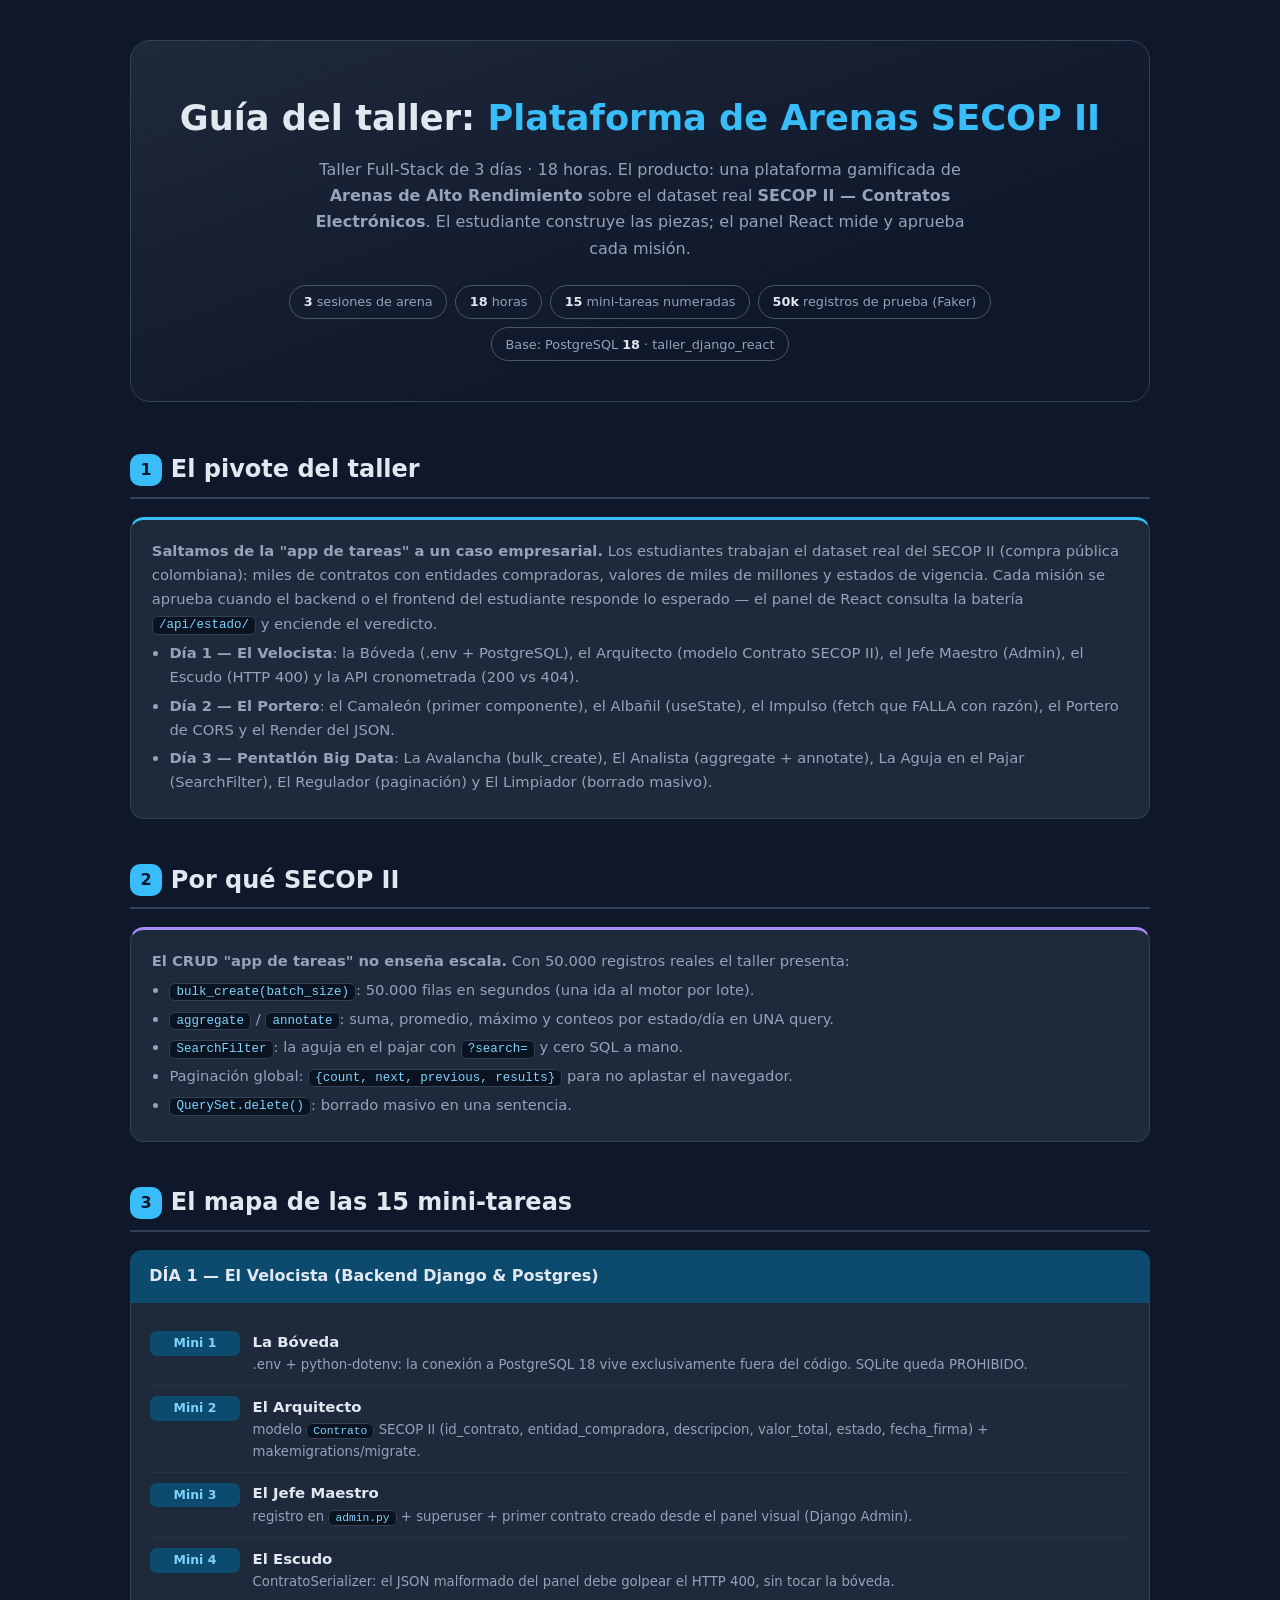
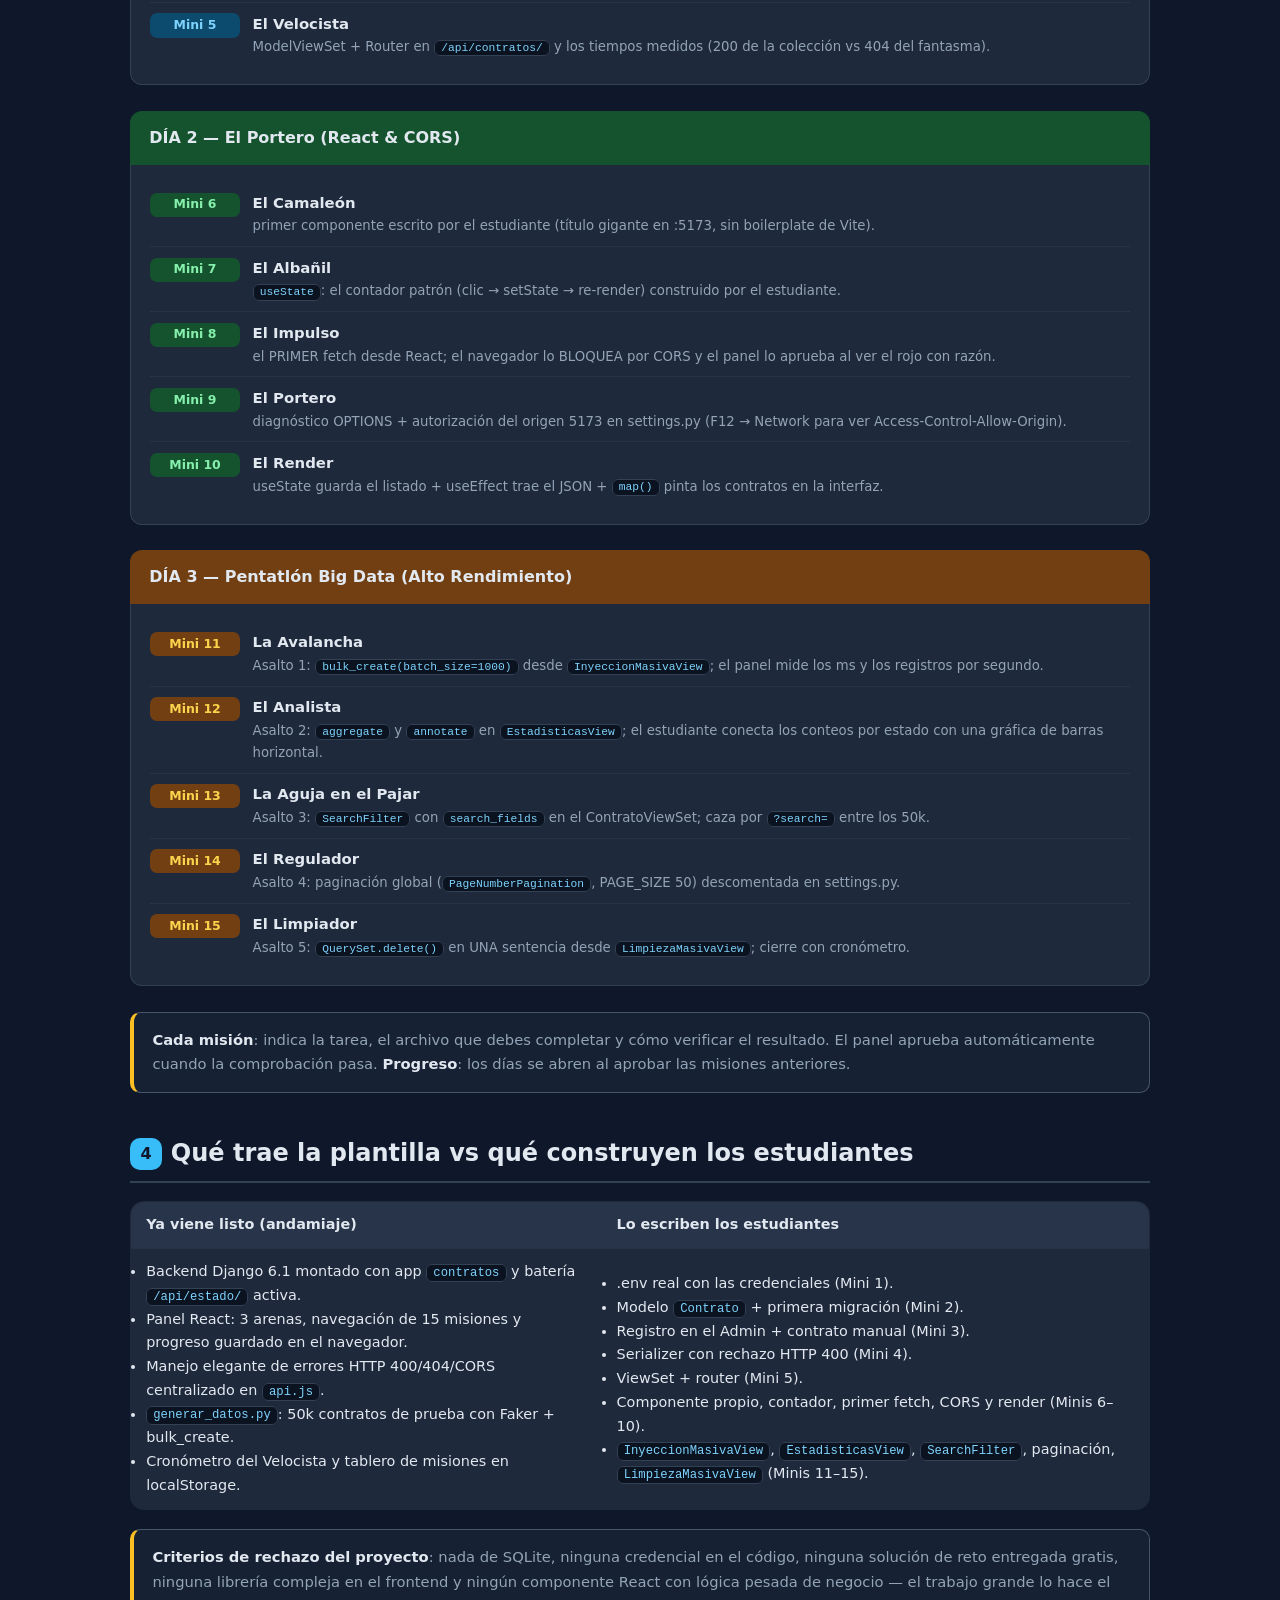
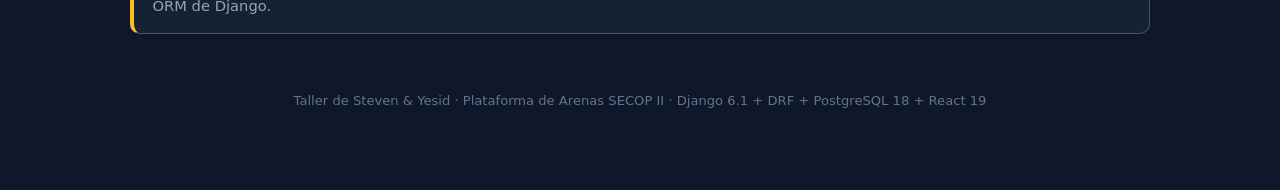
==== commit 6aa4aecd: "Taller: reorganizar el proyecto y automatizar misiones" ====
--- a/resumen-taller.html
+++ b/resumen-taller.html
@@ -147,7 +147,7 @@
   <h2><span class="num">3</span> El mapa de las 15 mini-tareas</h2>
 
   <div class="dia dia1">
-    <div class="dia-cabecera"><span>🐍 DÍA 1 — El Velocista (Backend Django &amp; Postgres)</span></div>
+    <div class="dia-cabecera"><span>DÍA 1 — El Velocista (Backend Django &amp; Postgres)</span></div>
     <div class="dia-cuerpo">
       <ul class="lista-minis">
         <li><span class="mini mini-1">Mini 1</span><span class="desc"><b>La Bóveda</b><small>.env + python-dotenv: la conexión a PostgreSQL 18 vive exclusivamente fuera del código. SQLite queda PROHIBIDO.</small></span></li>
@@ -160,7 +160,7 @@
   </div>
 
   <div class="dia dia2">
-    <div class="dia-cabecera"><span>⚛️ DÍA 2 — El Portero (React &amp; CORS)</span></div>
+    <div class="dia-cabecera"><span>DÍA 2 — El Portero (React &amp; CORS)</span></div>
     <div class="dia-cuerpo">
       <ul class="lista-minis">
         <li><span class="mini mini-2">Mini 6</span><span class="desc"><b>El Camaleón</b><small>primer componente escrito por el estudiante (título gigante en :5173, sin boilerplate de Vite).</small></span></li>
@@ -173,11 +173,11 @@
   </div>
 
   <div class="dia dia3">
-    <div class="dia-cabecera"><span>🏅 DÍA 3 — Pentatlón Big Data (Alto Rendimiento)</span></div>
+    <div class="dia-cabecera"><span>DÍA 3 — Pentatlón Big Data (Alto Rendimiento)</span></div>
     <div class="dia-cuerpo">
       <ul class="lista-minis">
         <li><span class="mini mini-3">Mini 11</span><span class="desc"><b>La Avalancha</b><small>Asalto 1: <code>bulk_create(batch_size=1000)</code> desde <code>InyeccionMasivaView</code>; el panel mide los ms y los registros por segundo.</small></span></li>
-        <li><span class="mini mini-3">Mini 12</span><span class="desc"><b>El Analista</b><small>Asalto 2: <code>aggregate</code> (Sum, Avg, Max, Count) y <code>annotate</code> (conteo por estado y por día) en <code>EstadisticasView</code>.</small></span></li>
+        <li><span class="mini mini-3">Mini 12</span><span class="desc"><b>El Analista</b><small>Asalto 2: <code>aggregate</code> y <code>annotate</code> en <code>EstadisticasView</code>; el estudiante conecta los conteos por estado con una gráfica de barras horizontal.</small></span></li>
         <li><span class="mini mini-3">Mini 13</span><span class="desc"><b>La Aguja en el Pajar</b><small>Asalto 3: <code>SearchFilter</code> con <code>search_fields</code> en el ContratoViewSet; caza por <code>?search=</code> entre los 50k.</small></span></li>
         <li><span class="mini mini-3">Mini 14</span><span class="desc"><b>El Regulador</b><small>Asalto 4: paginación global (<code>PageNumberPagination</code>, PAGE_SIZE 50) descomentada en settings.py.</small></span></li>
         <li><span class="mini mini-3">Mini 15</span><span class="desc"><b>El Limpiador</b><small>Asalto 5: <code>QuerySet.delete()</code> en UNA sentencia desde <code>LimpiezaMasivaView</code>; cierre con cronómetro.</small></span></li>
@@ -186,8 +186,8 @@
   </div>
 
   <div class="callout">
-    💡 <strong>Cómo aprenderán cada tema (las 5 fases)</strong>: 1️⃣ Problema real del dataset → 2️⃣ Pregunta (proponen antes de explicar) → 3️⃣ Explicación de la teoría (bloque <b>⏸ INSTRUCTORES</b>) → 4️⃣ Mini-tarea (el estudiante escribe donde marca <code>TODO (RETO n)</code>) → 5️⃣ Verificación (el panel aprueba, F12 para leer los errores HTTP 400/404/CORS).
-    <strong>Gamificación</strong>: misión aprobada = bombombún; los días futuros quedan bloqueados hasta completar los anteriores. El <strong>modo instructor</strong> desbloquea todo para ensayar la clase.
+    <strong>Cada misión</strong>: indica la tarea, el archivo que debes completar y cómo verificar el resultado. El panel aprueba automáticamente cuando la comprobación pasa.
+    <strong>Progreso</strong>: los días se abren al aprobar las misiones anteriores.
   </div>
 </section>
 
@@ -196,8 +196,8 @@
   <table>
     <thead>
       <tr>
-        <th>✔ Ya viene listo (andamiaje)</th>
-        <th>✍️ Lo escriben los estudiantes</th>
+        <th>Ya viene listo (andamiaje)</th>
+        <th>Lo escriben los estudiantes</th>
       </tr>
     </thead>
     <tbody>
@@ -205,9 +205,9 @@
         <td>
           <ul>
             <li>Backend Django 6.1 montado con app <code>contratos</code> y batería <code>/api/estado/</code> activa.</li>
-            <li>Panel React: 3 arenas + acordeón de 15 misiones + candados por día + modo instructor.</li>
+            <li>Panel React: 3 arenas, navegación de 15 misiones y progreso guardado en el navegador.</li>
             <li>Manejo elegante de errores HTTP 400/404/CORS centralizado en <code>api.js</code>.</li>
-            <li><code>generar_datos.py</code>: 50k contratos con Faker + bulk_create (herramienta docente).</li>
+            <li><code>generar_datos.py</code>: 50k contratos de prueba con Faker + bulk_create.</li>
             <li>Cronómetro del Velocista y tablero de misiones en localStorage.</li>
           </ul>
         </td>
@@ -227,13 +227,13 @@
   </table>
 
   <div class="callout" style="margin-top:1.2rem">
-    ⚠️ <strong>Criterios de rechazo del proyecto</strong>: nada de SQLite, ninguna credencial en el código,
+    <strong>Criterios de rechazo del proyecto</strong>: nada de SQLite, ninguna credencial en el código,
     ninguna solución de reto entregada gratis, ninguna librería compleja en el frontend y ningún componente
     React con lógica pesada de negocio — el trabajo grande lo hace el ORM de Django.
   </div>
 </section>
 
-<footer>Plantilla del taller — instructores Steven &amp; Yesid · Plataforma de Arenas SECOP II · Django 6.1 + DRF + PostgreSQL 18 + React 19</footer>
+<footer>Taller de Steven &amp; Yesid · Plataforma de Arenas SECOP II · Django 6.1 + DRF + PostgreSQL 18 + React 19</footer>
 </div>
 </body>
 </html>
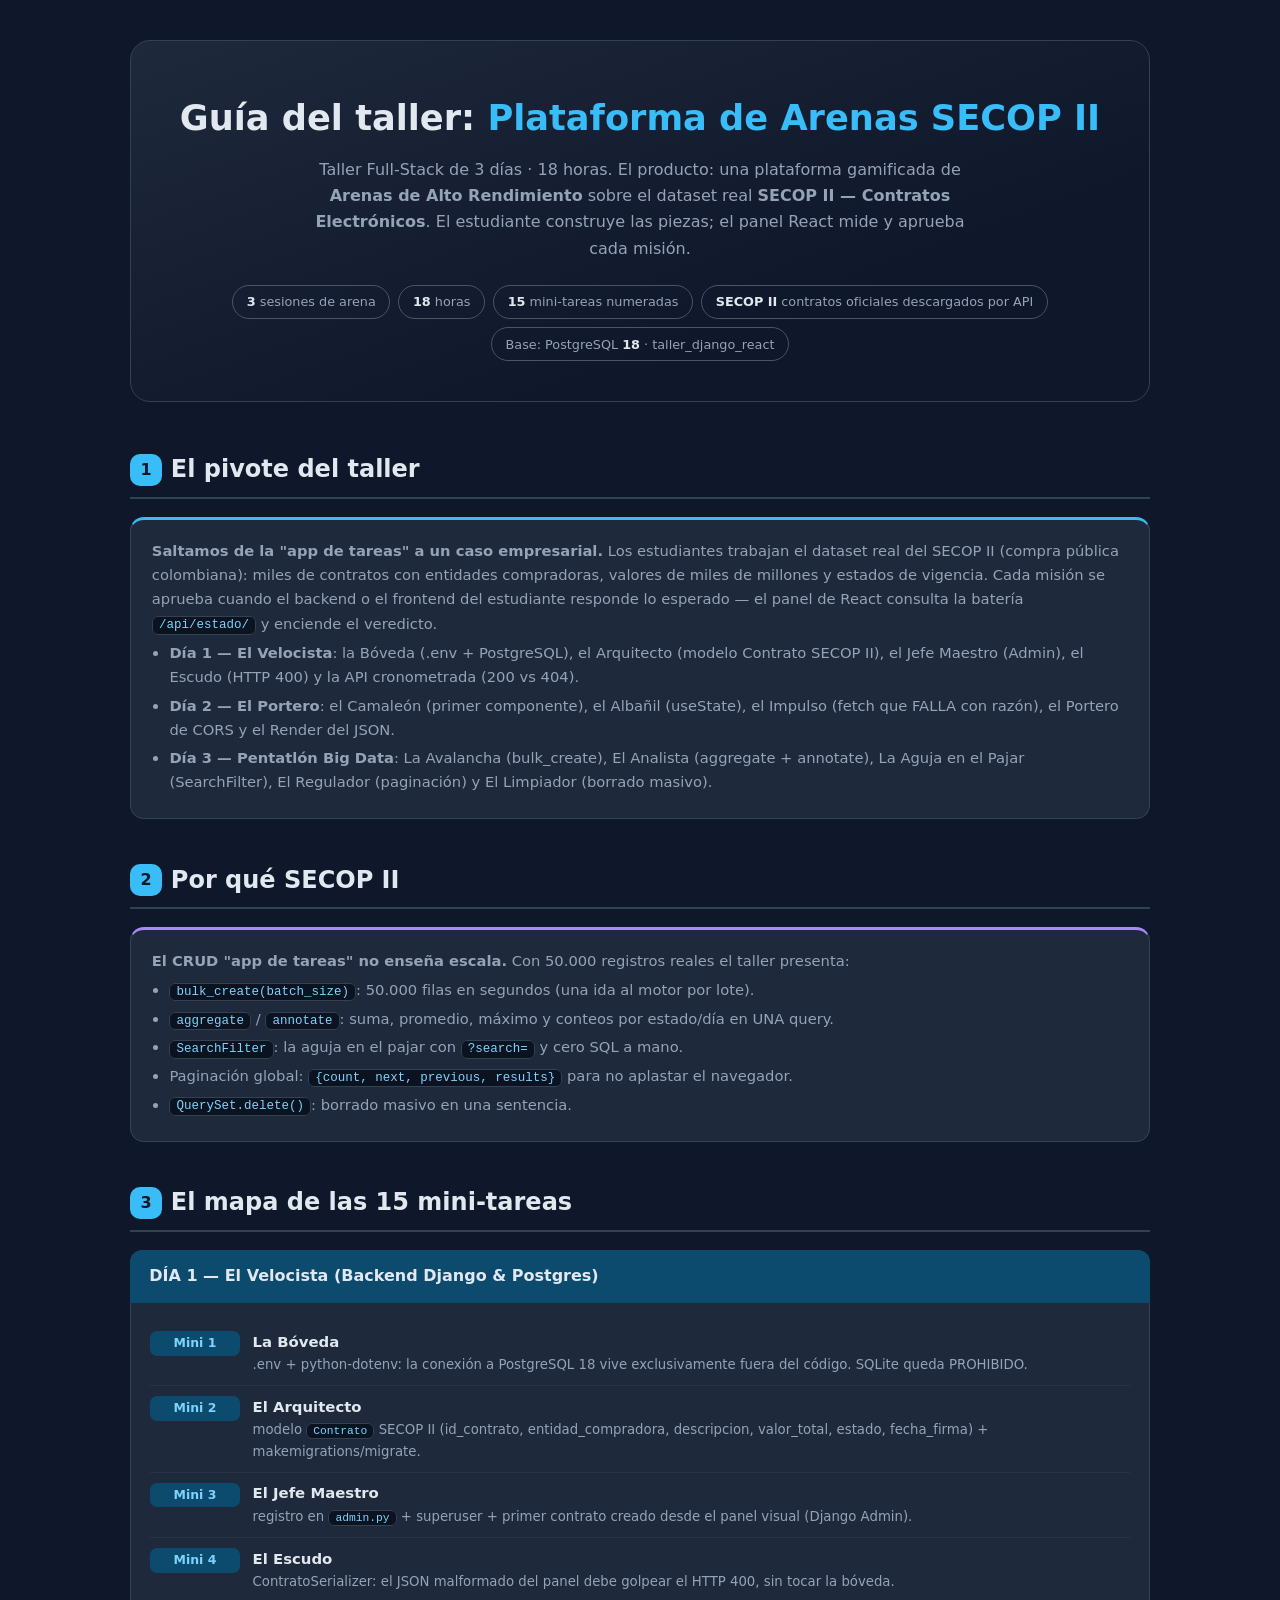
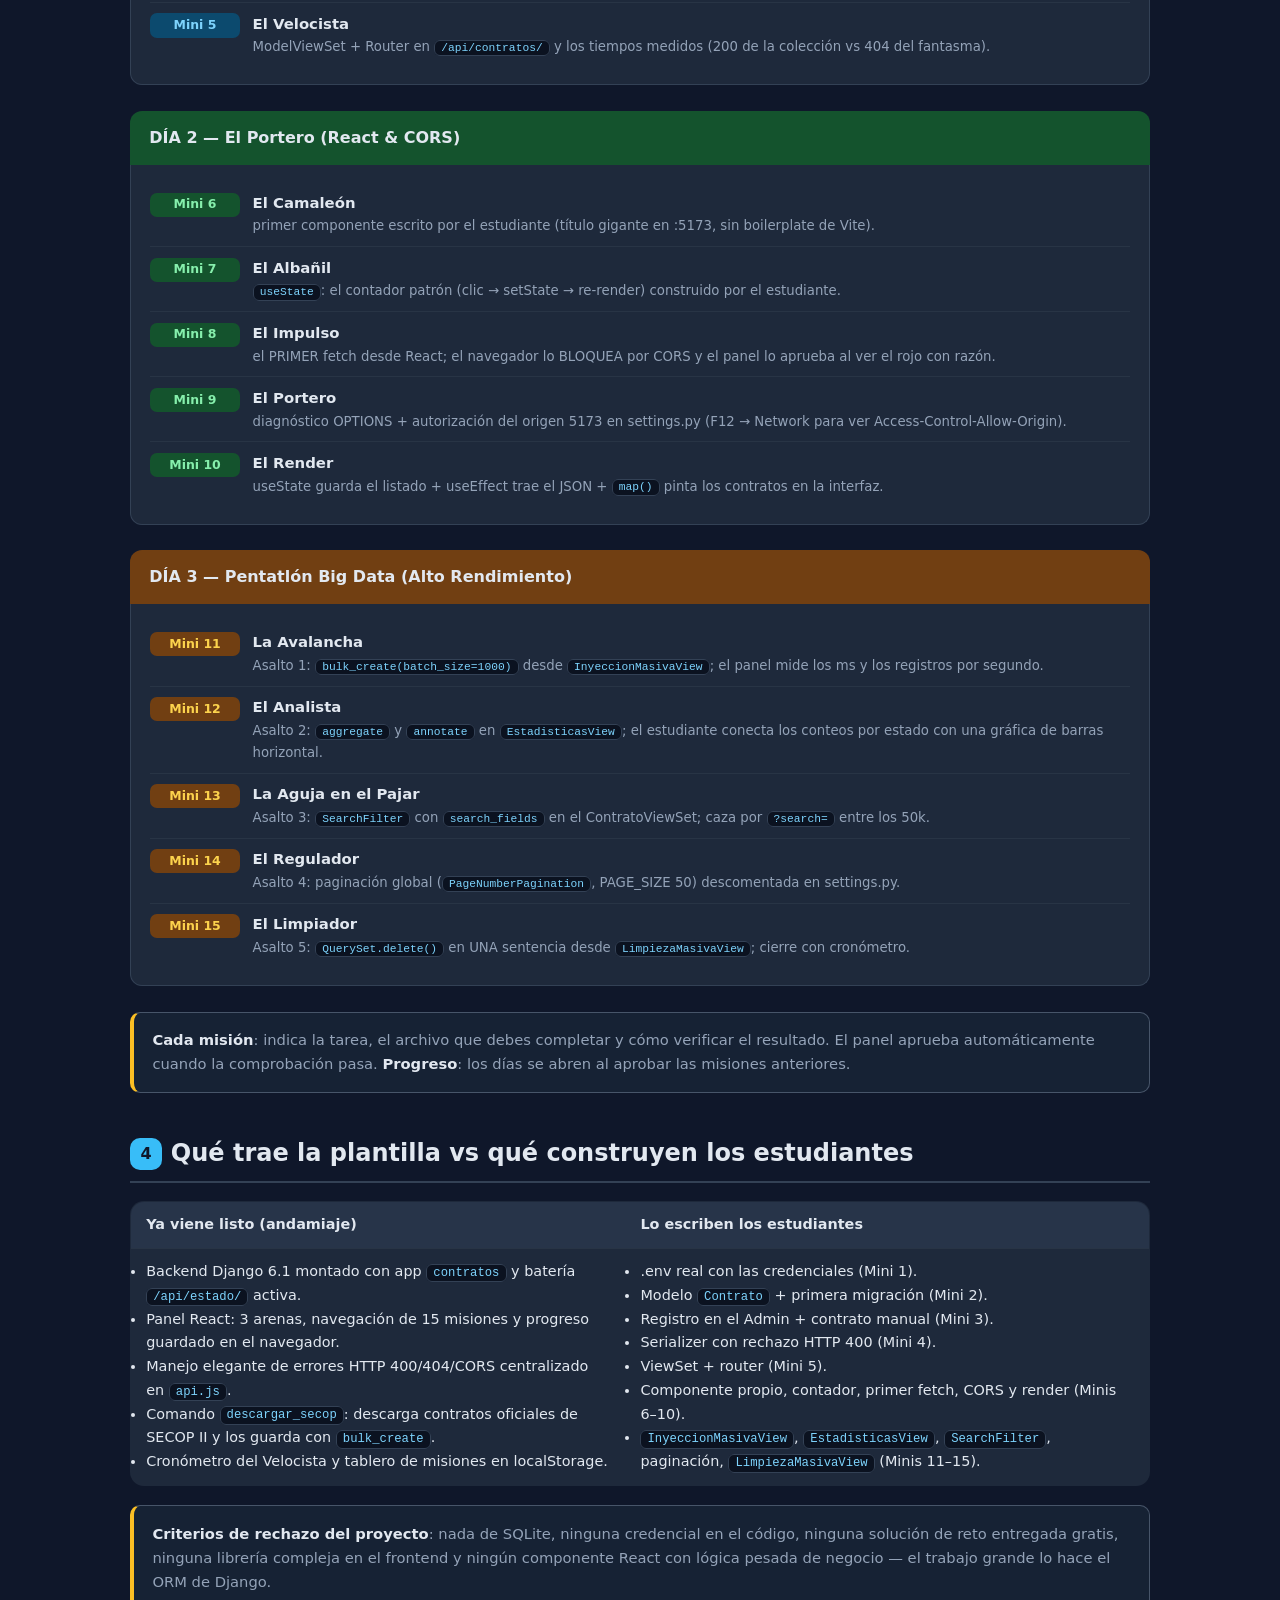
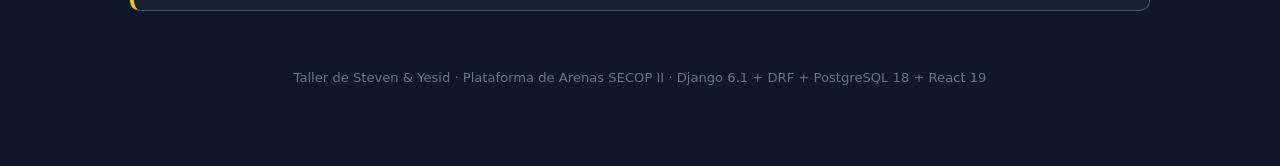
==== commit c07e5662: "Docs: guias de exposicion del Dia 1 y del stack de Django" ====
--- a/resumen-taller.html
+++ b/resumen-taller.html
@@ -109,7 +109,7 @@
     <span class="chip"><b>3</b> sesiones de arena</span>
     <span class="chip"><b>18</b> horas</span>
     <span class="chip"><b>15</b> mini-tareas numeradas</span>
-    <span class="chip"><b>50k</b> registros de prueba (Faker)</span>
+    <span class="chip"><b>SECOP II</b> contratos oficiales descargados por API</span>
     <span class="chip">Base: PostgreSQL <b>18</b> · taller_django_react</span>
   </div>
 </header>
@@ -207,7 +207,7 @@
             <li>Backend Django 6.1 montado con app <code>contratos</code> y batería <code>/api/estado/</code> activa.</li>
             <li>Panel React: 3 arenas, navegación de 15 misiones y progreso guardado en el navegador.</li>
             <li>Manejo elegante de errores HTTP 400/404/CORS centralizado en <code>api.js</code>.</li>
-            <li><code>generar_datos.py</code>: 50k contratos de prueba con Faker + bulk_create.</li>
+            <li>Comando <code>descargar_secop</code>: descarga contratos oficiales de SECOP II y los guarda con <code>bulk_create</code>.</li>
             <li>Cronómetro del Velocista y tablero de misiones en localStorage.</li>
           </ul>
         </td>
